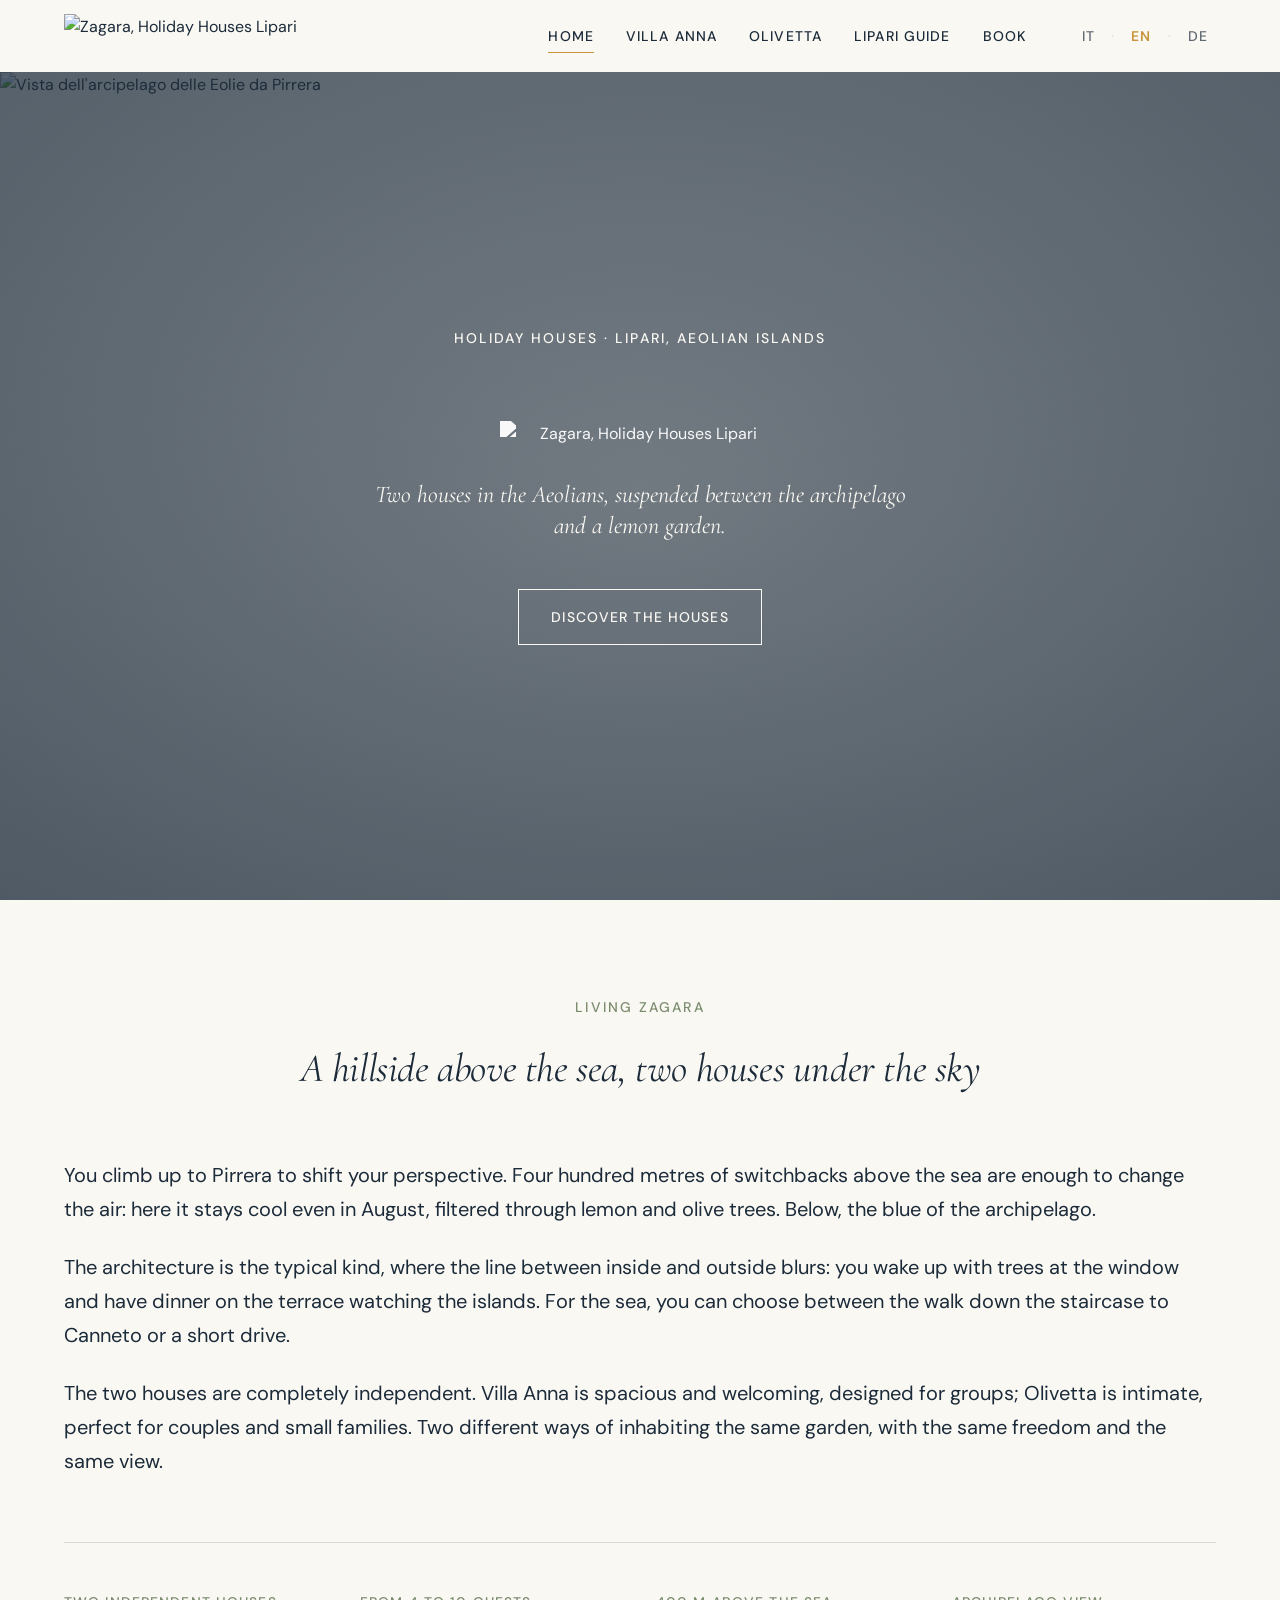
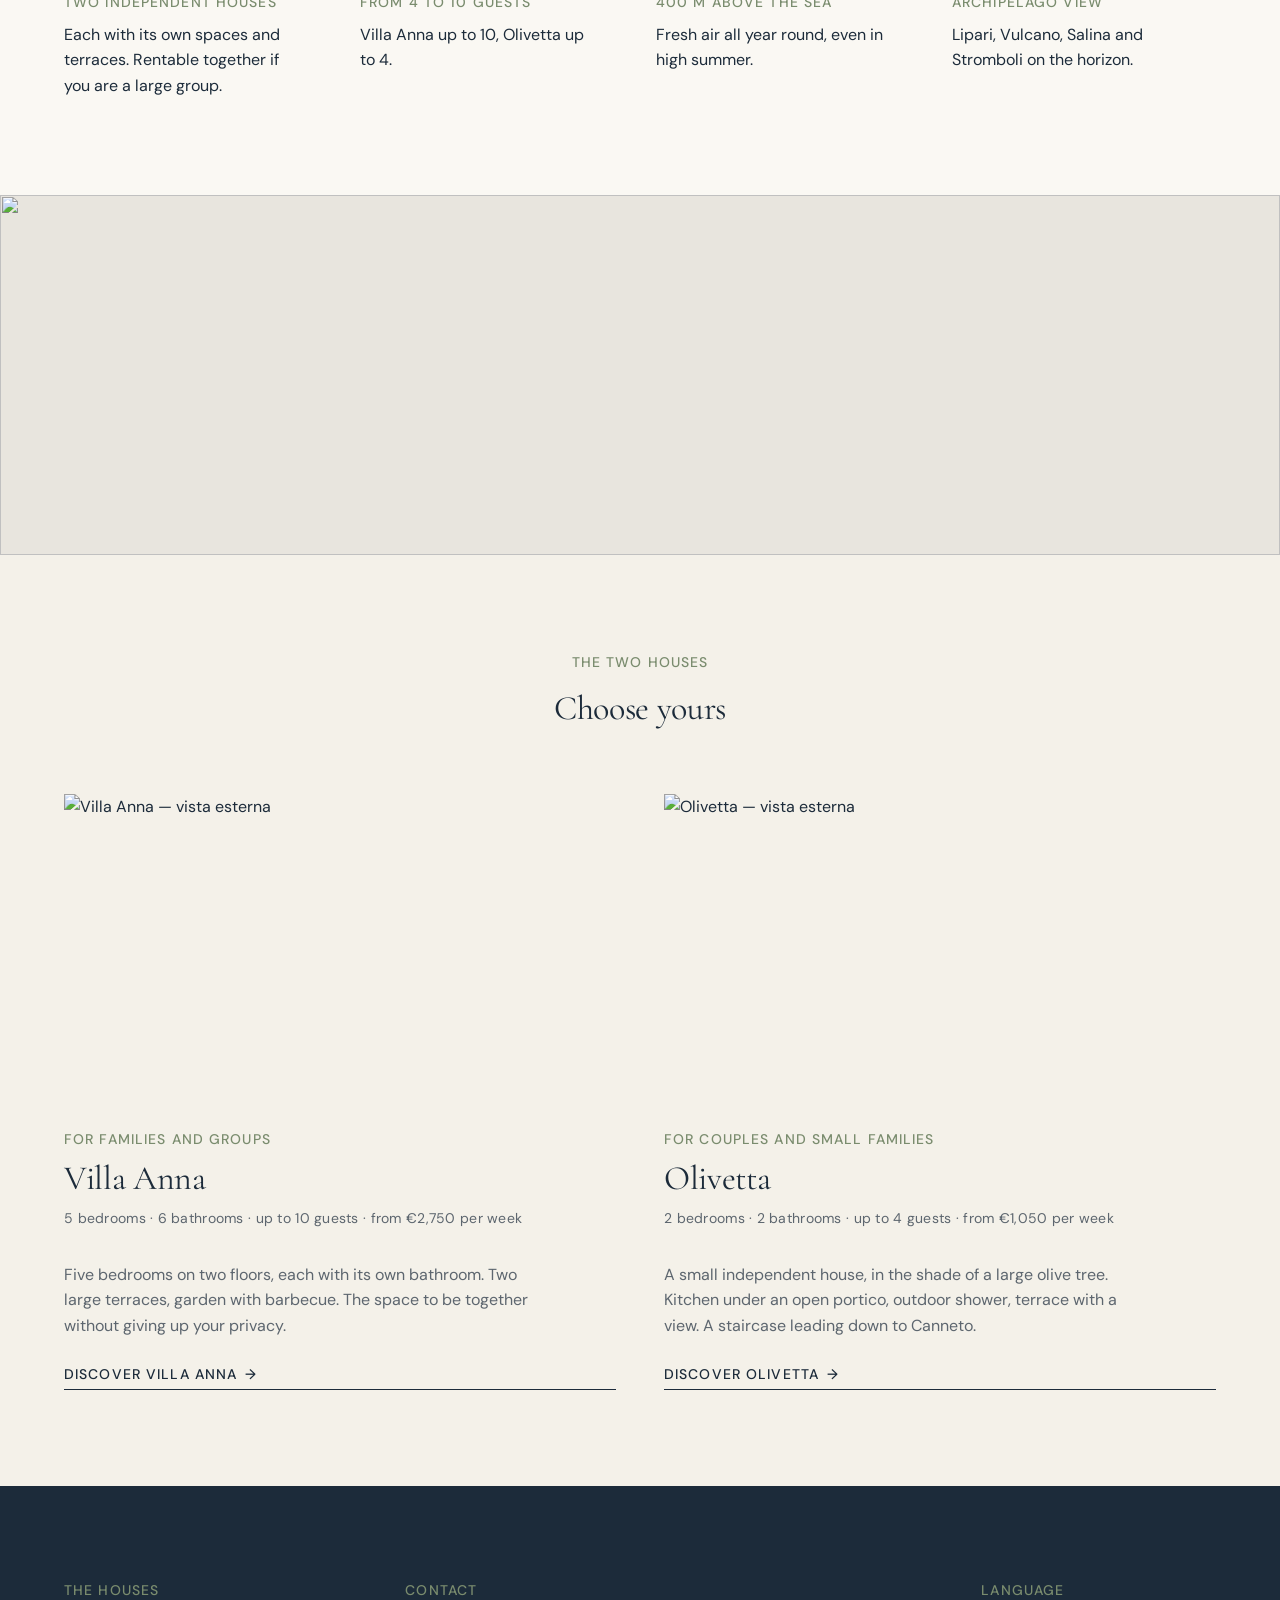
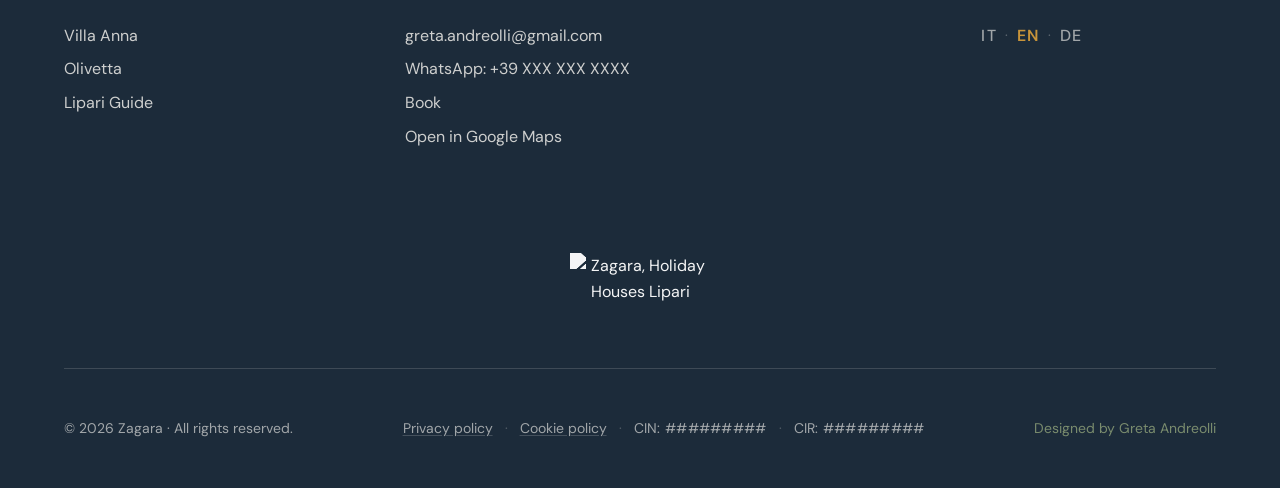
==== index.html @ 68ab2560 "Add files via upload" ====
<!DOCTYPE html>
<html lang="it" data-i18n-title="home.title" data-i18n-description="home.description">
<head>
  <meta charset="UTF-8">
  <meta name="viewport" content="width=device-width, initial-scale=1.0">
  <title>Zagara — Case Vacanza · Lipari, Isole Eolie</title>
  <meta name="description" content="Due case vacanza a Lipari, sulla strada per Pirrera. Villa Anna per famiglie e gruppi, Olivetta per coppie. Vista sull'arcipelago delle Eolie.">

  <!-- Favicon -->
  <link rel="icon" type="image/svg+xml" href="assets/svg/simbolo-logo.svg">

  <!-- Google Fonts -->
  <link rel="preconnect" href="https://fonts.googleapis.com">
  <link rel="preconnect" href="https://fonts.gstatic.com" crossorigin>
  <link href="https://fonts.googleapis.com/css2?family=Cormorant+Garamond:ital,wght@0,400;0,600;1,400&family=DM+Sans:wght@400;500;600;700&display=swap" rel="stylesheet">

  <!-- CSS (ordine: variables → reset → base → layout → components → page) -->
  <link rel="stylesheet" href="css/1-variables.css">
  <link rel="stylesheet" href="css/2-reset.css">
  <link rel="stylesheet" href="css/3-base.css">
  <link rel="stylesheet" href="css/4-layout.css">
  <link rel="stylesheet" href="css/5-components.css">
  <link rel="stylesheet" href="css/7-home.css">
</head>
<body>

  <!-- Header (caricato da template.js) -->
  <div id="site-header"></div>

  <main>

    <!-- ============================================================
         HERO
         Composizione: eyebrow → simbolo → logotipo → tagline → CTA
         ============================================================ -->
    <section class="home-hero">
      <div class="home-hero__bg">
        <img src="assets/jpg/anna/foto-hero.jpg"
             alt="Vista dell'arcipelago delle Eolie da Pirrera"
             class="home-hero__img">
      </div>

      <div class="container">
        <div class="home-hero__content">

          <span class="home-hero__eyebrow fade-in" data-i18n="home.heroEyebrow">
            Case vacanza · Lipari, Isole Eolie
          </span>

          <div class="home-hero__brand fade-in delay-1">
            <img src="assets/svg/simbolo-logo.svg"
                 alt=""
                 aria-hidden="true"
                 class="home-hero__symbol">
            <img src="assets/svg/ZAGARA.svg"
                 alt="Zagara"
                 data-i18n-alt="header.logoAlt"
                 class="home-hero__logotype">
          </div>

          <p class="home-hero__tagline fade-in delay-2" data-i18n="home.heroTagline">
            Due case sulle Eolie, sospese tra l'arcipelago e un giardino di limoni.
          </p>

          <a href="#properties" class="home-hero__cta fade-in delay-3" data-i18n="home.heroCta">
            <span>Scopri le case</span>
            <span class="home-hero__cta-arrow" aria-hidden="true">↓</span>
          </a>

        </div>
      </div>
    </section>

    <!-- ============================================================
         VIVERE ZAGARA
         Paragrafi narrativi + blocco pillar (4 fatti)
         ============================================================ -->
    <section class="home-intro">
      <div class="container">
        <div class="home-intro__inner">

          <span class="home-intro__eyebrow fade-in" data-i18n="home.introEyebrow">
            Vivere Zagara
          </span>
          <h2 class="home-intro__title fade-in delay-1" data-i18n="home.introTitle">
            Una collina sopra il mare, due case sotto il cielo
          </h2>

          <div class="home-intro__body">
            <p class="fade-in delay-2" data-i18n="home.introP1">
              A Pirrera si sale per cambiare prospettiva. Quattrocento metri di tornanti sopra il mare bastano a cambiare l'aria: qui è fresca anche in agosto, filtrata dai limoni e dagli ulivi. Sotto, il blu dell'arcipelago.
            </p>
            <p class="fade-in delay-2" data-i18n="home.introP2">
              L'architettura è quella tipica, dove il confine tra interno ed esterno sfuma: ci si sveglia con gli alberi alla finestra e si cena in terrazza guardando le isole. Per il mare, basta scegliere tra la passeggiata lungo la scalinata verso Canneto o un breve tragitto in auto.
            </p>
            <p class="fade-in delay-3" data-i18n="home.introP3">
              Le due case sono completamente autonome. Villa Anna è ampia e accogliente, pensata per i gruppi; Olivetta è intima, perfetta per coppie e piccole famiglie. Due modi diversi di abitare lo stesso giardino, con la stessa libertà e la stessa vista.
            </p>
          </div>

          <!-- Pillar block: 4 fatti -->
          <ul class="home-pillars fade-in delay-3">
            <li class="home-pillars__item">
              <span class="home-pillars__label" data-i18n="home.pillar1Label">
                Due case indipendenti
              </span>
              <span class="home-pillars__value" data-i18n="home.pillar1Value">
                Ognuna con i suoi spazi e le sue terrazze. Affittabili insieme se siete un gruppo grande.
              </span>
            </li>
            <li class="home-pillars__item">
              <span class="home-pillars__label" data-i18n="home.pillar2Label">
                Da 4 a 10 ospiti
              </span>
              <span class="home-pillars__value" data-i18n="home.pillar2Value">
                Villa Anna fino a 10, Olivetta fino a 4.
              </span>
            </li>
            <li class="home-pillars__item">
              <span class="home-pillars__label" data-i18n="home.pillar3Label">
                400 m sul mare
              </span>
              <span class="home-pillars__value" data-i18n="home.pillar3Value">
                Aria fresca tutto l'anno, anche in piena estate.
              </span>
            </li>
            <li class="home-pillars__item">
              <span class="home-pillars__label" data-i18n="home.pillar4Label">
                Vista arcipelago
              </span>
              <span class="home-pillars__value" data-i18n="home.pillar4Value">
                Lipari, Vulcano, Salina e Stromboli all'orizzonte.
              </span>
            </li>
          </ul>

        </div>
      </div>
    </section>

    <!-- ============================================================
         BANNER FOTO (full-bleed, vista da Pirrera)
         ============================================================ -->
    <section class="home-banner fade-in" aria-hidden="true">
      <img src="assets/png/foto-vista.png"
           alt=""
           class="home-banner__img">
    </section>

    <!-- ============================================================
         LE DUE CASE
         ============================================================ -->
    <section class="home-properties" id="properties">
      <div class="container">

        <div class="section-header section-header--center fade-in">
          <span class="section-header__eyebrow" data-i18n="home.propertiesEyebrow">Le due case</span>
          <h2 class="section-header__title" data-i18n="home.propertiesTitle">Scegli la tua</h2>
        </div>

        <div class="home-properties__grid">

          <!-- Card Villa Anna -->
          <a href="villa-anna.html" class="property-card fade-in">
            <div class="property-card__media">
              <div class="aspect-hero">
                <img src="assets/png/anna/foto-villa-anna-copertina.png"
                     alt="Villa Anna — vista esterna"
                     class="property-card__img">
              </div>
            </div>
            <span class="property-card__label" data-i18n="home.villaCardLabel">
              Per famiglie e gruppi
            </span>
            <h3 class="property-card__title" data-i18n="home.villaCardTitle">
              Villa Anna
            </h3>
            <p class="property-card__meta" data-i18n="home.villaCardMeta">
              5 camere · 6 bagni · fino a 10 ospiti · da €2.750 a settimana
            </p>
            <p class="property-card__desc" data-i18n="home.villaCardDesc">
              Cinque camere su due piani, ognuna con il suo bagno. Due grandi terrazze, giardino con barbecue. Lo spazio per stare insieme senza togliersi privacy a vicenda.
            </p>
            <span class="btn-ghost">
              <span data-i18n="home.villaCardCta">Scopri Villa Anna</span>
              <span class="btn-ghost__arrow" aria-hidden="true">→</span>
            </span>
          </a>

          <!-- Card Olivetta -->
          <a href="olivetta.html" class="property-card fade-in delay-2">
            <div class="property-card__media">
              <div class="aspect-hero">
                <img src="assets/jpg/olivetta/foto-olivetta-copertina.jpg"
                     alt="Olivetta — vista esterna"
                     class="property-card__img">
              </div>
            </div>
            <span class="property-card__label" data-i18n="home.olivettaCardLabel">
              Per coppie e piccole famiglie
            </span>
            <h3 class="property-card__title" data-i18n="home.olivettaCardTitle">
              Olivetta
            </h3>
            <p class="property-card__meta" data-i18n="home.olivettaCardMeta">
              2 camere · 2 bagni · fino a 4 ospiti · da €1.050 a settimana
            </p>
            <p class="property-card__desc" data-i18n="home.olivettaCardDesc">
              Una piccola casa indipendente, all'ombra di un grande ulivo. Cucina sotto portico aperto, doccia esterna, terrazza con vista. Scalinata che scende a Canneto.
            </p>
            <span class="btn-ghost">
              <span data-i18n="home.olivettaCardCta">Scopri Olivetta</span>
              <span class="btn-ghost__arrow" aria-hidden="true">→</span>
            </span>
          </a>

        </div>
      </div>
    </section>

  </main>

  <!-- Footer (caricato da template.js) -->
  <div id="site-footer"></div>

  <!-- JS -->
  <script src="js/template.js"></script>
  <script src="js/translation.js"></script>
</body>
</html>
---- css/1-variables.css ----
/* ==========================================================================
   1-variables.css
   Palette colori, tipografia, spacing e variabili globali del brand Zagara
   ========================================================================== */

:root {
  /* --- Palette colori (da brief) ----------------------------------------- */
 /* --- Palette colori (da brief) ----------------------------------------- */
  --color-bianco-calce: #FAF8F3;       /* Sfondo principale */
  --color-blu-notte: #1C2B3A;          /* Testi, header, elementi strutturali */
  --color-verde-salvia: #7A8C6E;       /* Accenti, bordi, dettagli botanici */
  --color-ocra-dorata: #C8943A;        /* CTA, highlights, accento caldo */
  --color-ocra-scura: #A87826;         /* Hover degli accenti ocra */

  /* Sfumature derivate (per placeholder, hover, sfondi alternativi) */
  --color-bianco-calce-soft: #F4F1E9;  /* Variante leggermente più scura per sezioni alterne */
  --color-placeholder: #E8E5DE;        /* Sfondo placeholder foto */
  --color-blu-notte-soft: rgba(28, 43, 58, 0.7);   /* Testi secondari */
  --color-blu-notte-faint: rgba(28, 43, 58, 0.15); /* Bordi sottili */
  --color-overlay: rgba(28, 43, 58, 0.4);          /* Overlay su immagini hero */

  /* --- Tipografia -------------------------------------------------------- */
  --font-display: 'Cormorant Garamond', Georgia, 'Times New Roman', serif;
  --font-body: 'DM Sans', -apple-system, BlinkMacSystemFont, 'Segoe UI', sans-serif;

  /* Scala tipografica desktop (Minor Third 1.200) */
  --fs-h1: 40px;
  --fs-h2: 34px;
  --fs-h3: 28px;
  --fs-h4: 24px;
  --fs-h5: 20px;
  --fs-body: 16px;
  --fs-small: 14px;

  /* Pesi */
  --fw-regular: 400;
  --fw-medium: 500;
  --fw-semibold: 600;
  --fw-bold: 700;

  /* Line height */
  --lh-display: 1.2;
  --lh-body: 1.6;
  --lh-tight: 1.3;

  /* Letter spacing */
  --ls-display: -0.01em;
  --ls-label: 0.08em;       /* Per label uppercase */
  --ls-label-wide: 0.15em;  /* Per label "tipografiche" molto spaziate */

  /* --- Spacing (scala basata su 8px) ------------------------------------ */
  --space-3xs: 4px;
  --space-2xs: 8px;
  --space-xs: 12px;
  --space-sm: 16px;
  --space-md: 24px;
  --space-lg: 32px;
  --space-xl: 48px;
  --space-2xl: 64px;
  --space-3xl: 96px;
  --space-4xl: 128px;

  /* --- Layout ----------------------------------------------------------- */
  --container-max: 1200px;
  --container-narrow: 760px;       /* Per blocchi di testo lungo (descrizioni, guida) */
  --container-padding: 24px;

  /* --- Bordi & Radius --------------------------------------------------- */
  --border-thin: 1px solid var(--color-blu-notte-faint);
  --radius-none: 0;
  --radius-sm: 2px;
  --radius-circle: 50%;

  /* --- Transizioni ------------------------------------------------------ */
  --ease-out: cubic-bezier(0.22, 0.61, 0.36, 1);
  --ease-in-out: cubic-bezier(0.65, 0, 0.35, 1);
  --transition-fast: 200ms var(--ease-out);
  --transition-medium: 400ms var(--ease-out);
  --transition-slow: 800ms var(--ease-out);

  /* --- Z-index ---------------------------------------------------------- */
  --z-header: 100;
  --z-mobile-menu: 200;
  --z-floating-cta: 90;

  /* --- Header height (per offset scroll) -------------------------------- */
  --header-height: 72px;
}

/* --- Scala tipografica mobile -------------------------------------------- */
@media (max-width: 768px) {
  :root {
    --fs-h1: 28px;
    --fs-h2: 24px;
    --fs-h3: 20px;
    --fs-h4: 18px;
    --fs-h5: 16px;
    --container-padding: 20px;
    --header-height: 64px;
  }
}
---- css/3-base.css ----
/* ==========================================================================
   3-base.css
   Stili base sugli elementi HTML grezzi (tipografia, body, link)
   ========================================================================== */

body {
  font-family: var(--font-body);
  font-size: var(--fs-body);
  font-weight: var(--fw-regular);
  line-height: var(--lh-body);
  color: var(--color-blu-notte);
  background-color: var(--color-bianco-calce);
}

/* --- Titoli: Cormorant Garamond Regular (mai bold sui titoli) ----------- */
h1, h2, h3, h4, h5 {
  font-family: var(--font-display);
  font-weight: var(--fw-regular);
  line-height: var(--lh-display);
  letter-spacing: var(--ls-display);
  color: var(--color-blu-notte);
}

h1 { font-size: var(--fs-h1); }
h2 { font-size: var(--fs-h2); }
h3 { font-size: var(--fs-h3); }
h4 { font-size: var(--fs-h4); }
h5 { font-size: var(--fs-h5); }

/* Italico per sottotitoli evocativi (es. tagline) */
.text-italic {
  font-style: italic;
}

/* --- Paragrafi --------------------------------------------------------- */
p {
  font-family: var(--font-body);
  font-size: var(--fs-body);
  line-height: var(--lh-body);
}

p + p {
  margin-top: var(--space-sm);
}

/* --- Link inline ------------------------------------------------------- */
a {
  color: var(--color-blu-notte);
  transition: color var(--transition-fast);
}

a:hover {
  color: var(--color-ocra-dorata);
}

/* Link con sottolineatura discreta (per testi inline nei contenuti) */
.link-underline {
  border-bottom: 1px solid currentColor;
  padding-bottom: 1px;
}

/* --- Label tipografica (uppercase, spaced) ----------------------------- */
.label {
  font-family: var(--font-body);
  font-size: var(--fs-small);
  font-weight: var(--fw-medium);
  text-transform: uppercase;
  letter-spacing: var(--ls-label);
  color: var(--color-verde-salvia);
}

.label-wide {
  letter-spacing: var(--ls-label-wide);
}

/* --- Strong & emphasis -------------------------------------------------- */
strong, b {
  font-weight: var(--fw-semibold);
}

em, i {
  font-style: italic;
}

/* --- Selezione testo ---------------------------------------------------- */
::selection {
  background-color: var(--color-ocra-dorata);
  color: var(--color-bianco-calce);
}

/* --- Hr orizzontali decorativi ----------------------------------------- */
hr {
  border: none;
  border-top: 1px solid var(--color-blu-notte-faint);
  margin: var(--space-2xl) 0;
}

/* --- Immagini ---------------------------------------------------------- */
img {
  display: block;
}

/* --- Liste (per FAQ, facilities, ecc.) -------------------------------- */
.list-clean li + li {
  margin-top: var(--space-2xs);
}
---- css/4-layout.css ----
/* ==========================================================================
   4-layout.css
   Container, sezioni, struttura generale, header e footer
   ========================================================================== */

/* --- Container --------------------------------------------------------- */
.container {
  width: 100%;
  max-width: var(--container-max);
  margin: 0 auto;
  padding-inline: var(--container-padding);
}

.container-narrow {
  width: 100%;
  max-width: var(--container-narrow);
  margin: 0 auto;
  padding-inline: var(--container-padding);
}

/* --- Sezioni ----------------------------------------------------------- */
.section {
  padding-block: var(--space-3xl);
}

.section-sm {
  padding-block: var(--space-2xl);
}

.section-lg {
  padding-block: var(--space-4xl);
}

.section-alt {
  background-color: var(--color-bianco-calce-soft);
}

@media (max-width: 768px) {
  .section {
    padding-block: var(--space-2xl);
  }
  .section-lg {
    padding-block: var(--space-3xl);
  }
}

/* --- Main: offset per header fixed ------------------------------------ */
main {
  padding-top: var(--header-height);
}

/* ==========================================================================
   HEADER
   ========================================================================== */

.site-header {
  position: fixed;
  top: 0;
  left: 0;
  right: 0;
  height: var(--header-height);
  background-color: var(--color-bianco-calce);
  border-bottom: 1px solid transparent;
  z-index: var(--z-header);
  transition: border-color var(--transition-medium),
              background-color var(--transition-medium);
}

.site-header.is-scrolled {
  border-bottom-color: var(--color-blu-notte-faint);
}

.site-header__inner {
  height: 100%;
  display: flex;
  align-items: center;
  justify-content: space-between;
  gap: var(--space-md);
}

/* Logo nell'header */
.site-header__logo {
  display: flex;
  align-items: center;
  height: 100%;
}

.site-header__logo svg,
.site-header__logo img {
  height: 44px;
  width: auto;
}

@media (max-width: 768px) {
  .site-header__logo svg,
  .site-header__logo img {
    height: 38px;
  }
}

/* Navigazione desktop
   La <nav> ora    FUORI dall'<header> (per risolvere il bug
   dello stacking context del drawer mobile). Su desktop la rendo
   posizionata fixed sulla stessa riga dell'header, larga come
   il container, con voci allineate a destra.
   pointer-events:none sul wrapper trasparente per non bloccare
   click sul logo che sta sotto, e pointer-events:auto sulle
   voci e sul lang switcher per renderle cliccabili. */
.site-nav {
  position: fixed;
  top: 0;
  left: 0;
  right: 0;
  height: var(--header-height);
  display: flex;
  align-items: center;
  justify-content: flex-end;
  gap: var(--space-xl);
  padding-inline: var(--container-padding);
  max-width: var(--container-max);
  margin: 0 auto;
  z-index: calc(var(--z-header) + 1);
  pointer-events: none;
}

.site-nav > * {
  pointer-events: auto;
}

.site-nav__list {
  display: flex;
  align-items: center;
  gap: var(--space-lg);
}

.site-nav__link {
  font-family: var(--font-body);
  font-size: var(--fs-small);
  font-weight: var(--fw-medium);
  text-transform: uppercase;
  letter-spacing: var(--ls-label);
  color: var(--color-blu-notte);
  position: relative;
  padding-block: var(--space-2xs);
  transition: color var(--transition-fast);
}

.site-nav__link::after {
  content: "";
  position: absolute;
  left: 0;
  bottom: 0;
  width: 0;
  height: 1px;
  background-color: var(--color-ocra-dorata);
  transition: width var(--transition-medium);
}

.site-nav__link:hover,
.site-nav__link.is-active {
  color: var(--color-blu-notte);
}

.site-nav__link:hover::after,
.site-nav__link.is-active::after {
  width: 100%;
}

/* Lang switcher */
.lang-switcher {
  display: flex;
  align-items: center;
  gap: var(--space-2xs);
  font-family: var(--font-body);
  font-size: var(--fs-small);
  letter-spacing: var(--ls-label);
}

.lang-switcher__btn {
  font-family: var(--font-body);
  font-size: var(--fs-small);
  font-weight: var(--fw-medium);
  text-transform: uppercase;
  letter-spacing: var(--ls-label);
  color: var(--color-blu-notte-soft);
  padding: var(--space-3xs) var(--space-2xs);
  transition: color var(--transition-fast);
}

.lang-switcher__btn:hover {
  color: var(--color-blu-notte);
}

.lang-switcher__btn.is-active {
  color: var(--color-ocra-dorata);
  font-weight: var(--fw-semibold);
}

.lang-switcher__sep {
  color: var(--color-blu-notte-faint);
}

/* --- Hamburger (solo mobile) ------------------------------------------- */
.hamburger {
  display: none;
  width: 44px;
  height: 44px;
  align-items: center;
  justify-content: center;
  position: relative;
  z-index: calc(var(--z-mobile-menu) + 1);
}

.hamburger__lines {
  position: relative;
  width: 24px;
  height: 14px;
}

.hamburger__lines span {
  position: absolute;
  left: 0;
  width: 100%;
  height: 1px;
  background-color: var(--color-blu-notte);
  transition: transform var(--transition-medium),
              opacity var(--transition-fast),
              top var(--transition-medium);
}

.hamburger__lines span:nth-child(1) { top: 0; }
.hamburger__lines span:nth-child(2) { top: 50%; }
.hamburger__lines span:nth-child(3) { top: 100%; }

.hamburger.is-open .hamburger__lines span:nth-child(1) {
  top: 50%;
  transform: rotate(45deg);
}

.hamburger.is-open .hamburger__lines span:nth-child(2) {
  opacity: 0;
}

.hamburger.is-open .hamburger__lines span:nth-child(3) {
  top: 50%;
  transform: rotate(-45deg);
}

/* --- Mobile menu drawer ------------------------------------------------ */
@media (max-width: 900px) {
  .hamburger {
    display: flex;
  }

  .site-nav {
    position: fixed;
    top: 0;
    right: 0;
    bottom: 0;
    left: auto;
    width: 100%;
    max-width: 380px;
    height: 100%;
    margin: 0;
    padding-inline: 0;
    pointer-events: auto;
    background-color: var(--color-bianco-calce);
    border-left: 1px solid var(--color-blu-notte-faint);
    flex-direction: column;
    align-items: flex-start;
    justify-content: flex-start;
    gap: var(--space-xl);
    padding: calc(var(--header-height) + var(--space-xl)) var(--space-xl) var(--space-xl);
    transform: translateX(100%);
    transition: transform var(--transition-medium);
    z-index: 1000;
    overflow-y: auto;
  }

  .site-nav.is-open {
    transform: translateX(0);
  }

  .site-nav__list {
    flex-direction: column;
    align-items: flex-start;
    gap: var(--space-md);
    width: 100%;
  }

  .site-nav__link {
    font-family: var(--font-display);
    font-size: var(--fs-h3);
    font-weight: var(--fw-regular);
    text-transform: none;
    letter-spacing: 0;
  }

  .site-nav__link::after {
    display: none;
  }

  .lang-switcher {
    padding-top: var(--space-md);
    border-top: 1px solid var(--color-blu-notte-faint);
    width: 100%;
  }
}

/* Body lock quando menu mobile aperto */
body.is-menu-open {
  overflow: hidden;
}

/* Backdrop quando menu mobile aperto */
.menu-backdrop {
  display: none;
  position: fixed;
  inset: 0;
  background-color: var(--color-overlay);
  z-index: 900;
  opacity: 0;
  transition: opacity var(--transition-medium);
}

@media (max-width: 900px) {
  body.is-menu-open .menu-backdrop {
    display: block;
    opacity: 1;
  }
}

/* ==========================================================================
   FOOTER — versione aggiornata
   ==========================================================================

   Cosa è cambiato rispetto a prima:
   - .site-footer__tagline RIMOSSO (era ridondante con l'hero della home)
   - .site-footer__top: 4 colonne ridistribuite con larghezze nuove
   - .site-footer__bottom: 3 gruppi (copyright | legale | credit)
   - .site-footer__legal: nuovo, raccoglie privacy + cookie + CIN + CIR
   - Tutto in flex con flex-wrap per gestire elegantemente il mobile

   ========================================================================== */

.site-footer {
  background-color: var(--color-blu-notte);
  color: var(--color-bianco-calce);
  padding-block: var(--space-3xl) var(--space-xl);
}

/* --- Top: due tier verticali --------------------------------------------
   Struttura:
   1. Tier info: 3 colonne (Le case | Contatti | Lingua), equidistribuite
   2. Tier brand: simbolo + logotipo centrati come firma del footer
   I due tier sono separati da uno spazio respiro e da una linea sottile.
   ------------------------------------------------------------------------ */
.site-footer__top {
  display: flex;
  flex-direction: column;
  gap: var(--space-2xl);
  padding-bottom: var(--space-2xl);
  border-bottom: 1px solid rgba(250, 248, 243, 0.15);
}

/* Tier 1: tre colonne di info proporzionate al peso del contenuto
   - "Le case": 3 link brevi
   - "Contatti": 4 link tra cui l'email che è il pi  lungo
   - "Lingua": solo IT · EN · DE, molto compatto
   Le proporzioni 1 / 1.8 / 0.8 bilanciano otticamente le tre colonne. */
.site-footer__info {
  display: grid;
  grid-template-columns: 1fr 1.8fr 0.8fr;
  gap: var(--space-xl);
}

@media (max-width: 768px) {
  .site-footer__info {
    grid-template-columns: 1fr;
    gap: var(--space-xl);
    text-align: center;
  }
  /* Il lang switcher (IT · EN · DE)    un flex container,
     quindi text-align non lo influenza: lo centriamo esplicitamente */
  .site-footer__lang {
    justify-content: center;
  }
}

/* --- Colonna Brand -----------------------------------------------------
   Simbolo + logotipo "ZAGARA" impilati e centrati nella loro colonna.
   Stessa composizione dell'hero della home (in scala ridotta) per
   creare una rima visiva tra apertura e chiusura del sito.

   Il logotipo SVG nel file ZAGARA.svg ha i colori originali; lo portiamo
   in bianco-calce con `filter` per essere leggibile sul fondo blu notte
   del footer (stessa tecnica usata nell'hero).
   ----------------------------------------------------------------------- */
/* --- Tier 2: Brand come firma del footer ---------------------------------
   Simbolo + logotipo impilati e centrati. Funge da sigillo di chiusura
   dell'identità, prima del bottom legale.
   ------------------------------------------------------------------------ */
.site-footer__brand {
  display: flex;
  flex-direction: column;
  align-items: center;
  gap: var(--space-sm);
  text-align: center;
  padding-top: var(--space-md);
}

.site-footer__symbol {
  width: 72px;
  height: auto;
}

.site-footer__logotype {
  width: 140px;
  height: auto;
  /* Bianco-calce per essere leggibile sul blu notte del footer */
  filter: brightness(0) invert(1) opacity(0.95);
}

/* --- Titoli colonne ---------------------------------------------------- */
.site-footer__col-title {
  font-family: var(--font-body);
  font-size: var(--fs-small);
  font-weight: var(--fw-medium);
  text-transform: uppercase;
  letter-spacing: var(--ls-label);
  color: var(--color-verde-salvia);
  margin-bottom: var(--space-md);
}

/* --- Liste link -------------------------------------------------------- */
.site-footer__list li + li {
  margin-top: var(--space-2xs);
}

.site-footer__list a {
  color: var(--color-bianco-calce);
  opacity: 0.8;
  transition: opacity var(--transition-fast), color var(--transition-fast);
  font-size: var(--fs-body);
}

.site-footer__list a:hover {
  opacity: 1;
  color: var(--color-ocra-dorata);
}

/* --- Lang switcher ----------------------------------------------------- */
.site-footer__lang {
  display: flex;
  align-items: center;
  gap: var(--space-2xs);
}

.site-footer__lang .lang-switcher__btn {
  color: var(--color-bianco-calce);
  opacity: 0.6;
  background: none;
  border: none;
  padding: 0;
  cursor: pointer;
  font-family: var(--font-body);
  font-size: var(--fs-body);
  transition: opacity var(--transition-fast), color var(--transition-fast);
}

.site-footer__lang .lang-switcher__btn:hover {
  opacity: 1;
}

.site-footer__lang .lang-switcher__btn.is-active {
  color: var(--color-ocra-dorata);
  opacity: 1;
}

.site-footer__lang .lang-switcher__sep {
  color: var(--color-bianco-calce);
  opacity: 0.3;
}

/* ==========================================================================
   BOTTOM: copyright | legale (policy + CIN/CIR) | credit
   Layout: flex con justify-content: space-between e flex-wrap.
   Su desktop sta in una riga sola se c'è spazio; quando va a capo,
   ogni gruppo resta unito.
   ========================================================================== */

.site-footer__bottom {
  margin-top: var(--space-xl);
  display: flex;
  justify-content: space-between;
  align-items: center;
  flex-wrap: wrap;
  gap: var(--space-md) var(--space-xl);
}

/* Mobile: tutto impilato a sinistra */
@media (max-width: 900px) {
  .site-footer__bottom {
    flex-direction: column;
    align-items: flex-start;
    gap: var(--space-md);
  }
}

/* --- Gruppo 1: copyright ----------------------------------------------- */
.site-footer__copyright {
  font-size: var(--fs-small);
  color: var(--color-bianco-calce);
  opacity: 0.6;
  margin: 0;
}

/* --- Gruppo 2: legale (policy + CIN/CIR sulla stessa riga) ------------- */
.site-footer__legal {
  font-size: var(--fs-small);
  color: var(--color-bianco-calce);
  opacity: 0.6;
  margin: 0;
  display: flex;
  flex-wrap: wrap;
  align-items: center;
  gap: var(--space-2xs) var(--space-xs);
}

.site-footer__legal a {
  color: var(--color-bianco-calce);
  text-decoration: underline;
  text-underline-offset: 2px;
  text-decoration-color: rgba(250, 248, 243, 0.3);
  transition: color var(--transition-fast),
              text-decoration-color var(--transition-fast);
}

.site-footer__legal a:hover {
  color: var(--color-ocra-dorata);
  text-decoration-color: var(--color-ocra-dorata);
}

.site-footer__legal-sep {
  opacity: 0.4;
}

.site-footer__legal-code {
  /* I codici CIN/CIR sono dati ufficiali, non link.
     Letter-spacing leggero per leggibilità dei numeri */
  letter-spacing: 0.02em;
  font-variant-numeric: tabular-nums;
}

/* --- Gruppo 3: credit -------------------------------------------------- */
.site-footer__credit {
  font-size: var(--fs-small);
  color: var(--color-verde-salvia);
  margin: 0;
}

.site-footer__credit a {
  color: var(--color-verde-salvia);
  border-bottom: 1px solid transparent;
  transition: border-color var(--transition-fast);
}

.site-footer__credit a:hover {
  border-bottom-color: var(--color-verde-salvia);
}
---- css/5-components.css ----
/* ==========================================================================
   5-components.css
   Componenti riutilizzabili: bottoni, card, accordion, placeholder, etc.
   ========================================================================== */

/* ==========================================================================
   BOTTONI / CTA
   ========================================================================== */

.btn {
  display: inline-flex;
  align-items: center;
  justify-content: center;
  gap: var(--space-2xs);
  font-family: var(--font-body);
  font-size: var(--fs-small);
  font-weight: var(--fw-medium);
  text-transform: uppercase;
  letter-spacing: var(--ls-label);
  padding: var(--space-sm) var(--space-lg);
  border: 1px solid currentColor;
  background-color: transparent;
  color: var(--color-blu-notte);
  cursor: pointer;
  transition: background-color var(--transition-medium),
              border-color var(--transition-medium),
              color var(--transition-medium);
  text-decoration: none;
  white-space: nowrap;
}

.btn:hover {
  background-color: var(--color-blu-notte);
  color: var(--color-bianco-calce);
}

.btn--primary {
  background-color: var(--color-ocra-dorata);
  border-color: var(--color-ocra-dorata);
  color: var(--color-bianco-calce);
  border-width: 2px;
}

.btn--primary:hover {
  background-color: var(--color-ocra-scura);
  border-color: var(--color-ocra-scura);
  color: var(--color-bianco-calce);
  border-width: 2px;
}

.btn--dark {
  background-color: var(--color-bianco-calce);
  border-color: var(--color-ocra-dorata);
  color: var(--color-ocra-dorata);
  border-width: 2px;
}

.btn--dark:hover {
  background-color: var(--color-bianco-calce);
  border-color: var(--color-ocra-scura);
  color: var(--color-ocra-scura);
  border-width: 2px;
}

/* Variante LIGHT (su sfondo scuro / hero, qualora servisse riusarla)
   Mantenuta per retrocompatibilità con eventuali altri usi */
.btn--light {
  border-color: var(--color-bianco-calce);
  color: var(--color-bianco-calce);
}

.btn--light:hover {
  background-color: var(--color-bianco-calce);
  color: var(--color-blu-notte);
}

/* Variante "ghost" — solo testo con freccia */
.btn-ghost {
  display: inline-flex;
  align-items: center;
  gap: var(--space-2xs);
  font-family: var(--font-body);
  font-size: var(--fs-small);
  font-weight: var(--fw-medium);
  text-transform: uppercase;
  letter-spacing: var(--ls-label);
  color: var(--color-blu-notte);
  padding-bottom: var(--space-3xs);
  border-bottom: 1px solid var(--color-blu-notte);
  transition: color var(--transition-fast),
              border-color var(--transition-fast),
              gap var(--transition-fast);
}

.btn-ghost:hover {
  color: var(--color-ocra-dorata);
  border-bottom-color: var(--color-ocra-dorata);
  gap: var(--space-sm);
}

.property-card:hover .btn-ghost {
  color: var(--color-ocra-dorata);
  border-bottom-color: var(--color-ocra-dorata);
  gap: var(--space-sm);
}

.property-card:hover .btn-ghost__arrow {
  transform: translateX(4px);
}

.btn-ghost__arrow {
  display: inline-block;
  transition: transform var(--transition-fast);
}

.btn-ghost:hover .btn-ghost__arrow {
  transform: translateX(4px);
}

/* ==========================================================================
   PLACEHOLDER FOTO
   ========================================================================== */

.photo-placeholder {
  position: relative;
  width: 100%;
  background-color: var(--color-placeholder);
  display: flex;
  align-items: center;
  justify-content: center;
  overflow: hidden;
  border: 1px solid var(--color-blu-notte-faint);
}

.photo-placeholder::before {
  content: "";
  position: absolute;
  inset: 0;
  background-image:
    repeating-linear-gradient(
      45deg,
      transparent,
      transparent 14px,
      rgba(122, 140, 110, 0.08) 14px,
      rgba(122, 140, 110, 0.08) 15px
    );
  pointer-events: none;
}

.photo-placeholder__label {
  position: relative;
  font-family: var(--font-body);
  font-size: var(--fs-small);
  font-weight: var(--fw-medium);
  text-transform: uppercase;
  letter-spacing: var(--ls-label);
  color: var(--color-verde-salvia);
  text-align: center;
  padding: var(--space-md);
  background-color: var(--color-placeholder);
  border: 1px solid rgba(122, 140, 110, 0.3);
  max-width: 80%;
}

/* Aspect ratios per i placeholder */
.aspect-hero {
  aspect-ratio: 16 / 9;
}

.aspect-hero-tall {
  aspect-ratio: 3 / 2;
}

.aspect-square {
  aspect-ratio: 1 / 1;
}

.aspect-portrait {
  aspect-ratio: 3 / 4;
}

.aspect-landscape {
  aspect-ratio: 4 / 3;
}

@media (max-width: 768px) {
  .aspect-hero {
    aspect-ratio: 4 / 5;
  }
}

/* ==========================================================================
   CARD PROPRIETÀ (home)
   ========================================================================== */

.property-card {
  display: flex;
  flex-direction: column;
  background-color: transparent;
  transition: transform var(--transition-medium);
}

.property-card__media {
  margin-bottom: var(--space-md);
  overflow: hidden;
}

.property-card__media .property-card__img {
  transition: transform var(--transition-slow);
}

.property-card:hover .property-card__img {
  transform: scale(1.02);
}

.property-card__label {
  font-family: var(--font-body);
  font-size: var(--fs-small);
  font-weight: var(--fw-medium);
  text-transform: uppercase;
  letter-spacing: var(--ls-label);
  color: var(--color-verde-salvia);
  margin-bottom: var(--space-2xs);
}

.property-card__title {
  font-family: var(--font-display);
  font-size: var(--fs-h2);
  margin-bottom: var(--space-2xs);
}

.property-card__meta {
  font-family: var(--font-body);
  font-size: var(--fs-small);
  font-weight: var(--fw-regular);
  color: var(--color-blu-notte-soft);
  margin-bottom: var(--space-sm);
  letter-spacing: 0.02em;
  transition: color var(--transition-fast);
}

.property-card__desc {
  margin-bottom: var(--space-md);
  color: var(--color-blu-notte-soft);
  max-width: 480px;
  white-space: pre-line;
}
/* ==========================================================================
   ACCORDION (FAQ)
   ========================================================================== */

.accordion {
  border-top: 1px solid var(--color-blu-notte-faint);
}

.accordion__item {
  border-bottom: 1px solid var(--color-blu-notte-faint);
}

.accordion__trigger {
  width: 100%;
  display: flex;
  align-items: center;
  justify-content: space-between;
  gap: var(--space-md);
  padding: var(--space-md) 0;
  font-family: var(--font-display);
  font-size: var(--fs-h5);
  font-weight: var(--fw-regular);
  color: var(--color-blu-notte);
  text-align: left;
  cursor: pointer;
  transition: color var(--transition-fast);
}

.accordion__trigger:hover {
  color: var(--color-ocra-dorata);
}

.accordion__icon {
  flex-shrink: 0;
  width: 16px;
  height: 16px;
  position: relative;
}

.accordion__icon::before,
.accordion__icon::after {
  content: "";
  position: absolute;
  background-color: currentColor;
  transition: transform var(--transition-medium);
}

.accordion__icon::before {
  top: 50%;
  left: 0;
  width: 100%;
  height: 1px;
  transform: translateY(-50%);
}

.accordion__icon::after {
  left: 50%;
  top: 0;
  width: 1px;
  height: 100%;
  transform: translateX(-50%);
}

.accordion__item.is-open .accordion__icon::after {
  transform: translateX(-50%) rotate(90deg);
}

.accordion__content {
  max-height: 0;
  overflow: hidden;
  transition: max-height var(--transition-medium);
}

.accordion__inner {
  padding-bottom: var(--space-lg);
  color: var(--color-blu-notte-soft);
  max-width: var(--container-narrow);
}

.accordion__inner p + p {
  margin-top: var(--space-sm);
}

/* Link CTA inline dentro una FAQ (es. "Apri in Google Maps"):
   spaziato dal paragrafo precedente, sottolineato in ocra dorata
   per essere riconoscibile come azione. */
.accordion__cta {
  margin-top: var(--space-md);
}

.accordion__cta a {
  color: var(--color-ocra-dorata);
  text-decoration: underline;
  text-underline-offset: 3px;
  font-weight: var(--fw-medium);
}

.accordion__cta a:hover {
  text-decoration-thickness: 2px;
}

/* ==========================================================================
   FLOATING WHATSAPP (mobile)
   ========================================================================== */

.whatsapp-float {
  display: none;
  position: fixed;
  bottom: var(--space-md);
  right: var(--space-md);
  width: 56px;
  height: 56px;
  border-radius: 50%;
  background-color: #25D366;
  color: var(--color-bianco-calce);
  align-items: center;
  justify-content: center;
  box-shadow: 0 4px 16px rgba(28, 43, 58, 0.2);
  z-index: var(--z-floating-cta);
  transition: transform var(--transition-fast),
              box-shadow var(--transition-fast);
}

.whatsapp-float:hover {
  transform: scale(1.05);
  box-shadow: 0 6px 20px rgba(28, 43, 58, 0.25);
  color: var(--color-bianco-calce);
}

.whatsapp-float svg {
  width: 28px;
  height: 28px;
}

@media (max-width: 900px) {
  .whatsapp-float {
    display: flex;
  }
}

/* ==========================================================================
   FADE-IN AL SCROLL (micro-animazione)
   ========================================================================== */

.fade-in {
  opacity: 0;
  transform: translateY(20px);
  transition: opacity 800ms var(--ease-out),
              transform 800ms var(--ease-out);
}

.fade-in.is-visible {
  opacity: 1;
  transform: translateY(0);
}

/* Stagger per gruppi */
.fade-in.delay-1 { transition-delay: 100ms; }
.fade-in.delay-2 { transition-delay: 200ms; }
.fade-in.delay-3 { transition-delay: 300ms; }
.fade-in.delay-4 { transition-delay: 400ms; }

@media (prefers-reduced-motion: reduce) {
  .fade-in {
    opacity: 1;
    transform: none;
    transition: none;
  }
}

/* ==========================================================================
   GALLERY GRID
   ========================================================================== */

.gallery-grid {
  display: grid;
  grid-template-columns: repeat(2, 1fr);
  gap: var(--space-md);
}

.gallery-grid--3 {
  grid-template-columns: repeat(3, 1fr);
}

@media (max-width: 768px) {
  .gallery-grid,
  .gallery-grid--3 {
    grid-template-columns: 1fr;
    gap: var(--space-sm);
  }
}

/* ==========================================================================
   SECTION HEADER (eyebrow + titolo + sottotitolo)
   ========================================================================== */

.section-header {
  margin-bottom: var(--space-2xl);
  max-width: var(--container-narrow);
}

.section-header--center {
  margin-inline: auto;
  text-align: center;
}

.section-header__eyebrow {
  font-family: var(--font-body);
  font-size: var(--fs-small);
  font-weight: var(--fw-medium);
  text-transform: uppercase;
  letter-spacing: var(--ls-label);
  color: var(--color-verde-salvia);
  margin-bottom: var(--space-sm);
  display: block;
}

.section-header__title {
  margin-bottom: var(--space-sm);
}

.section-header__subtitle {
  font-family: var(--font-display);
  font-size: var(--fs-h4);
  font-style: italic;
  color: var(--color-blu-notte-soft);
}

/* ==========================================================================
   BLOCKQUOTE / PULL QUOTE (per descrizioni evocative)
   ========================================================================== */

.pull-quote {
  font-family: var(--font-display);
  font-size: var(--fs-h3);
  font-style: italic;
  line-height: var(--lh-tight);
  color: var(--color-blu-notte);
  max-width: var(--container-narrow);
  padding-left: var(--space-md);
  border-left: 1px solid var(--color-ocra-dorata);
}

/* ==========================================================================
   FACILITY LIST (per camere/bagni/incluso)
   ========================================================================== */

.facility-list {
  display: grid;
  gap: var(--space-md);
}

.facility-list__item {
  padding-bottom: var(--space-md);
  border-bottom: 1px solid var(--color-blu-notte-faint);
}

.facility-list__item:last-child {
  border-bottom: none;
  padding-bottom: 0;
}

.facility-list__label {
  font-family: var(--font-body);
  font-size: var(--fs-small);
  font-weight: var(--fw-medium);
  text-transform: uppercase;
  letter-spacing: var(--ls-label);
  color: var(--color-verde-salvia);
  margin-bottom: var(--space-2xs);
}

.facility-list__value {
  font-size: var(--fs-body);
  color: var(--color-blu-notte);
}

/* ==========================================================================
   PRICE TABLE
   ========================================================================== */

.price-table {
  display: grid;
  gap: 0;
  border-top: 1px solid var(--color-blu-notte-faint);
}

.price-table__row {
  display: grid;
  grid-template-columns: 1fr auto;
  align-items: baseline;
  gap: var(--space-md);
  padding: var(--space-md) 0;
  border-bottom: 1px solid var(--color-blu-notte-faint);
}

.price-table__period {
  font-family: var(--font-display);
  font-size: var(--fs-h5);
  color: var(--color-blu-notte);
}

.price-table__amount {
  font-family: var(--font-body);
  font-size: var(--fs-h4);
  font-weight: var(--fw-semibold);
  color: var(--color-blu-notte);
}

.price-table__note {
  font-size: var(--fs-small);
  color: var(--color-blu-notte-soft);
  font-style: italic;
  margin-top: var(--space-md);
}
---- css/7-home.css ----
/* ==========================================================================
   7-home.css
   Stili specifici della pagina HOME
   ========================================================================== */

/* ==========================================================================
   HERO
   Composizione centrata: eyebrow → simbolo → logotipo → tagline → CTA
   ========================================================================== */

.home-hero {
  position: relative;
  min-height: calc(100vh - var(--header-height));
  display: flex;
  align-items: center;
  justify-content: center;
  padding-block: var(--space-3xl);
  overflow: hidden;
}

/* Sfondo foto + overlay strutturato */
.home-hero__bg {
  position: absolute;
  inset: 0;
  z-index: -1;
}

.home-hero__img {
  width: 100%;
  height: 100%;
  object-fit: cover;
  object-position: center;
}

/* Overlay: velo uniforme + gradiente più scuro al centro per leggibilità */
.home-hero__bg::after {
  content: "";
  position: absolute;
  inset: 0;
  background:
    /* Gradiente radiale al centro per dare risalto al brand */
    radial-gradient(
      ellipse at center,
      rgba(28, 43, 58, 0.45) 0%,
      rgba(28, 43, 58, 0.55) 50%,
      rgba(28, 43, 58, 0.65) 100%
    ),
    /* Velo uniforme di base */
    linear-gradient(
      to bottom,
      rgba(28, 43, 58, 0.25) 0%,
      rgba(28, 43, 58, 0.35) 100%
    );
}

/* Contenuto centrato */
.home-hero__content {
  position: relative;
  text-align: center;
  color: var(--color-bianco-calce);
  max-width: 720px;
  margin: 0 auto;
}

/* Eyebrow sopra il brand */
.home-hero__eyebrow {
  display: block;
  font-family: var(--font-body);
  font-size: var(--fs-small);
  font-weight: var(--fw-medium);
  text-transform: uppercase;
  letter-spacing: var(--ls-label-wide);
  color: var(--color-bianco-calce);
  opacity: 0.85;
  margin-bottom: var(--space-xl);
}

/* Brand block: simbolo + logotipo */
.home-hero__brand {
  display: flex;
  flex-direction: column;
  align-items: center;
  gap: var(--space-md);
  margin-bottom: var(--space-lg);
}

.home-hero__symbol {
  width: 120px;
  height: auto;
  /* Simbolo lasciato nei suoi colori originali: il fondo bianco-calce
     dei petali e i raggi ocra restano leggibili sull'overlay scuro. */
}

.home-hero__logotype {
  width: 280px;
  height: auto;
  /* Logotipo "Zagara" portato in bianco-calce per essere leggibile
     sull'overlay scuro dell'hero. Perdiamo l'A in ocra ma guadagniamo
     in pulizia e leggibilità. */
  filter: brightness(0) invert(1) opacity(0.95);
}

/* Tagline italica */
.home-hero__tagline {
  font-family: var(--font-display);
  font-size: var(--fs-h4);
  font-style: italic;
  font-weight: var(--fw-regular);
  line-height: var(--lh-tight);
  color: var(--color-bianco-calce);
  opacity: 0.95;
  max-width: 560px;
  margin: 0 auto var(--space-xl);
}

/* CTA: bottone outlined chiaro che scrolla alle properties */
.home-hero__cta {
  display: inline-flex;
  align-items: center;
  gap: var(--space-2xs);
  font-family: var(--font-body);
  font-size: var(--fs-small);
  font-weight: var(--fw-medium);
  text-transform: uppercase;
  letter-spacing: var(--ls-label);
  color: var(--color-bianco-calce);
  padding: var(--space-sm) var(--space-lg);
  border: 1px solid var(--color-bianco-calce);
  background-color: transparent;
  text-decoration: none;
  transition: background-color var(--transition-medium),
              color var(--transition-medium),
              gap var(--transition-fast);
}

.home-hero__cta:hover {
  background-color: var(--color-bianco-calce);
  color: var(--color-blu-notte);
  gap: var(--space-sm);
}

.home-hero__cta-arrow {
  display: inline-block;
  transition: transform var(--transition-fast);
}

.home-hero__cta:hover .home-hero__cta-arrow {
  transform: translateY(2px);
}

/* Hero responsive: dimensioni ridotte su tablet/mobile */
@media (max-width: 900px) {
  .home-hero__symbol {
    width: 96px;
  }
  .home-hero__logotype {
    width: 220px;
  }
}

@media (max-width: 768px) {
  .home-hero {
    min-height: calc(85vh - var(--header-height));
  }
  .home-hero__symbol {
    width: 80px;
  }
  .home-hero__logotype {
    width: 180px;
  }
  .home-hero__eyebrow {
    margin-bottom: var(--space-lg);
    font-size: 12px;
  }
  .home-hero__tagline {
    font-size: var(--fs-h5);
    margin-bottom: var(--space-lg);
  }
  .home-hero__brand {
    gap: var(--space-sm);
    margin-bottom: var(--space-md);
  }
}

/* ==========================================================================
   VIVERE ZAGARA
   ========================================================================== */

.home-intro {
  padding-block: var(--space-3xl);
}

.home-intro__inner {
  max-width: var(--container-max);
  margin: 0 auto;
}

.home-intro__eyebrow {
  display: block;
  font-family: var(--font-body);
  font-size: var(--fs-small);
  font-weight: var(--fw-medium);
  text-transform: uppercase;
  letter-spacing: var(--ls-label-wide);
  color: var(--color-verde-salvia);
  margin-bottom: var(--space-md);
  text-align: center;
}

.home-intro__title {
  font-family: var(--font-display);
  font-size: var(--fs-h1);
  font-style: italic;
  text-align: center;
  margin-bottom: var(--space-2xl);
  line-height: var(--lh-tight);
  max-width: 760px;
  margin-inline: auto;
}

.home-intro__body {
  max-width: var(--container-max);
  margin: 0 auto var(--space-2xl);
}

.home-intro__body p {
  font-size: var(--fs-h5);
  line-height: 1.7;
  color: var(--color-blu-notte);
  margin-bottom: var(--space-md);
}

.home-intro__body p:last-child {
  margin-bottom: 0;
}

@media (max-width: 768px) {
  .home-intro {
    padding-block: var(--space-2xl);
  }
  .home-intro__body p {
    font-size: var(--fs-body);
  }
  .home-intro__title {
    margin-bottom: var(--space-xl);
  }
}

/* ==========================================================================
   PILLAR BLOCK (4 fatti chiave)
   Layout: 4 colonne desktop, 2 colonne tablet, 1 colonna mobile
   ========================================================================== */

.home-pillars {
  display: grid;
  grid-template-columns: repeat(4, 1fr);
  gap: var(--space-lg);
  margin-top: var(--space-xl);
  padding-top: var(--space-xl);
  border-top: 1px solid var(--color-blu-notte-faint);
}

.home-pillars__item {
  display: flex;
  flex-direction: column;
  gap: var(--space-2xs);
  padding-right: var(--space-md);
}

.home-pillars__label {
  font-family: var(--font-body);
  font-size: var(--fs-small);
  font-weight: var(--fw-medium);
  text-transform: uppercase;
  letter-spacing: var(--ls-label);
  color: var(--color-verde-salvia);
}

.home-pillars__value {
  font-family: var(--font-body);
  font-size: var(--fs-body);
  line-height: var(--lh-body);
  color: var(--color-blu-notte);
}

@media (max-width: 900px) {
  .home-pillars {
    grid-template-columns: repeat(2, 1fr);
    gap: var(--space-xl) var(--space-lg);
  }
}

@media (max-width: 540px) {
  .home-pillars {
    grid-template-columns: 1fr;
    gap: var(--space-lg);
  }
  .home-pillars__item {
    padding-right: 0;
    padding-bottom: var(--space-lg);
    border-bottom: 1px solid var(--color-blu-notte-faint);
  }
  .home-pillars__item:last-child {
    padding-bottom: 0;
    border-bottom: none;
  }
}

/* ==========================================================================
   BANNER FOTO (full-bleed, vista da Pirrera)
   ========================================================================== */
.home-banner {
  width: 100%;
  /* Aspect ratio cinematografico sottile: taglia il cielo in eccesso
     e mette in evidenza la zona viva della foto (palma, paese, mare). */
  aspect-ratio: 32 / 9;
  overflow: hidden;
  background-color: var(--color-placeholder);
}

.home-banner__img {
  width: 100%;
  height: 100%;
  object-fit: cover;
  /* Object-position spostato in basso per mostrare di più la vista
     (paese di Lipari, mare, ulivi) e meno cielo */
  object-position: center 70%;
  display: block;
}

/* Su mobile nascondiamo il banner: occupa molto spazio verticale
   ed è ridondante con il banner dell'hero gi  presente in cima */
@media (max-width: 768px) {
  .home-banner {
    display: none;
  }
}

/* ==========================================================================
   LE DUE CASE
   ========================================================================== */

.home-properties {
  padding-block: var(--space-3xl);
  background-color: var(--color-bianco-calce-soft);
  /* Margine top zero perché il banner foto fa già da separatore visivo */
}

.home-properties__grid {
  display: grid;
  grid-template-columns: repeat(2, 1fr);
  gap: var(--space-xl);
  margin-top: var(--space-2xl);
}

.property-card__img {
  width: 100%;
  height: 100%;
  object-fit: cover;
  object-position: center;
}

@media (max-width: 900px) {
  .home-properties__grid {
    grid-template-columns: 1fr;
    gap: var(--space-2xl);
  }
}

/* ==========================================================================
   LOGO SIMBOLO DECORATIVO (separatore tra sezioni)
   Mantengo per riuso futuro
   ========================================================================== */

.symbol-divider {
  display: flex;
  justify-content: center;
  padding-block: var(--space-md);
}

.symbol-divider__icon {
  width: 48px;
  height: auto;
  opacity: 0.4;
}
/* ==========================================================================
   MOBILE: spazi tra sezioni ridotti
   Su mobile i 96px (space-3xl) sopra/sotto ogni sezione sono troppi:
   li riduciamo a 64px per avvicinare i contenuti tra loro.
   ========================================================================== */
@media (max-width: 768px) {
  .home-intro,
  .home-properties {
    padding-block: var(--space-2xl);
  }

  /* L'hero mobile pu  essere un po' meno alto */
  .home-hero {
    padding-block: var(--space-2xl);
  }
}
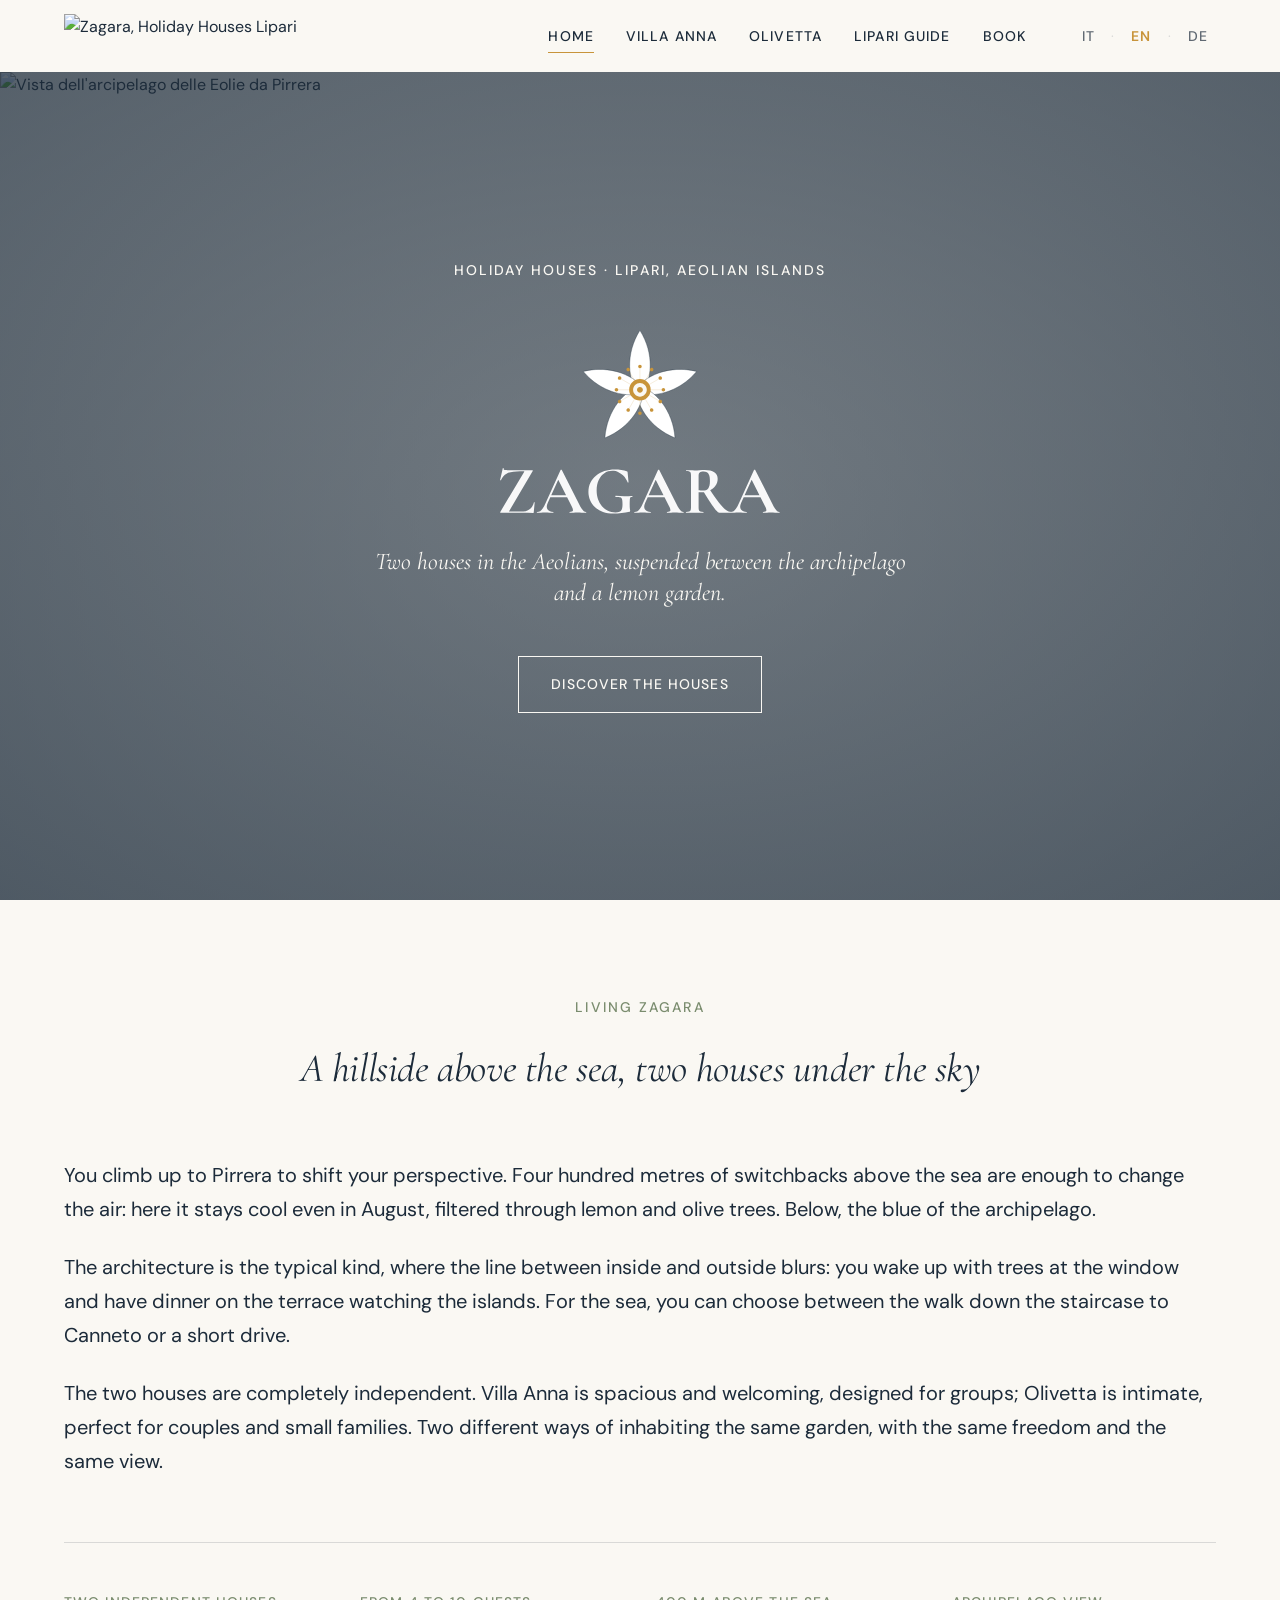
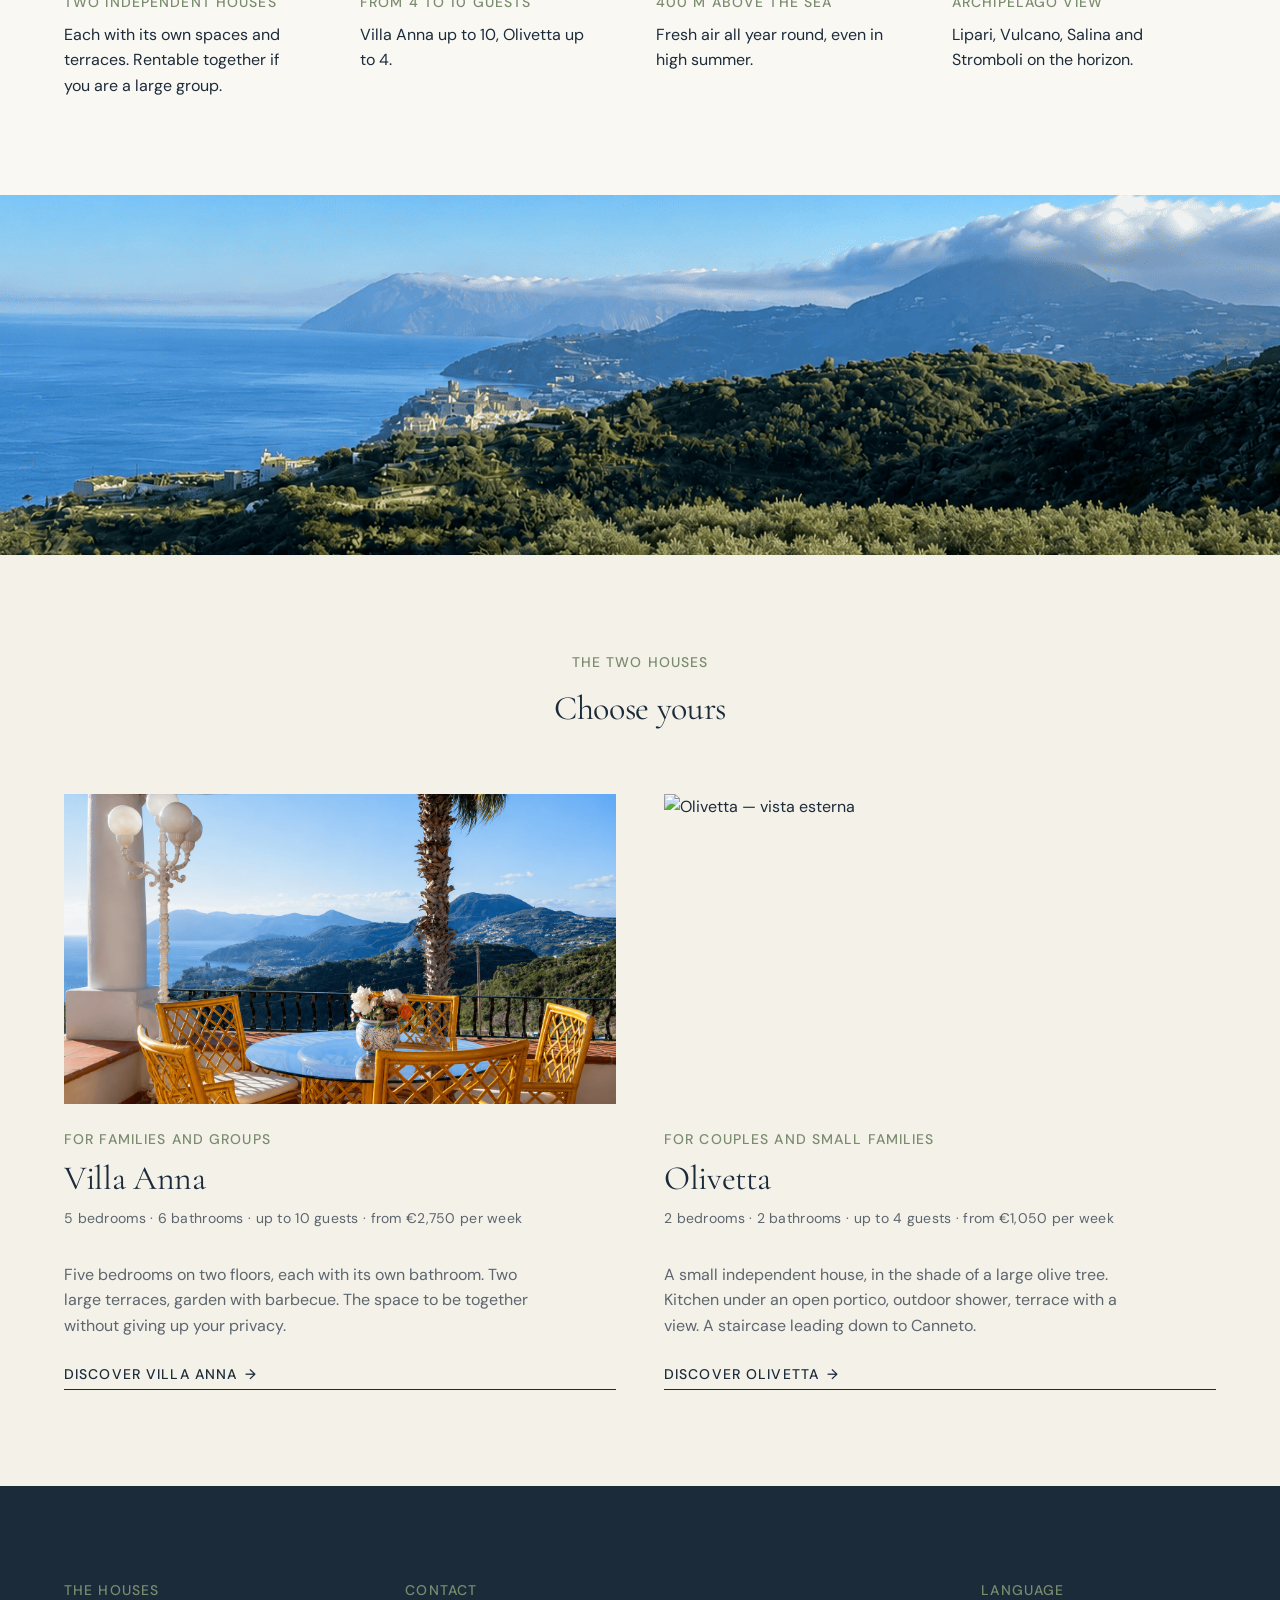
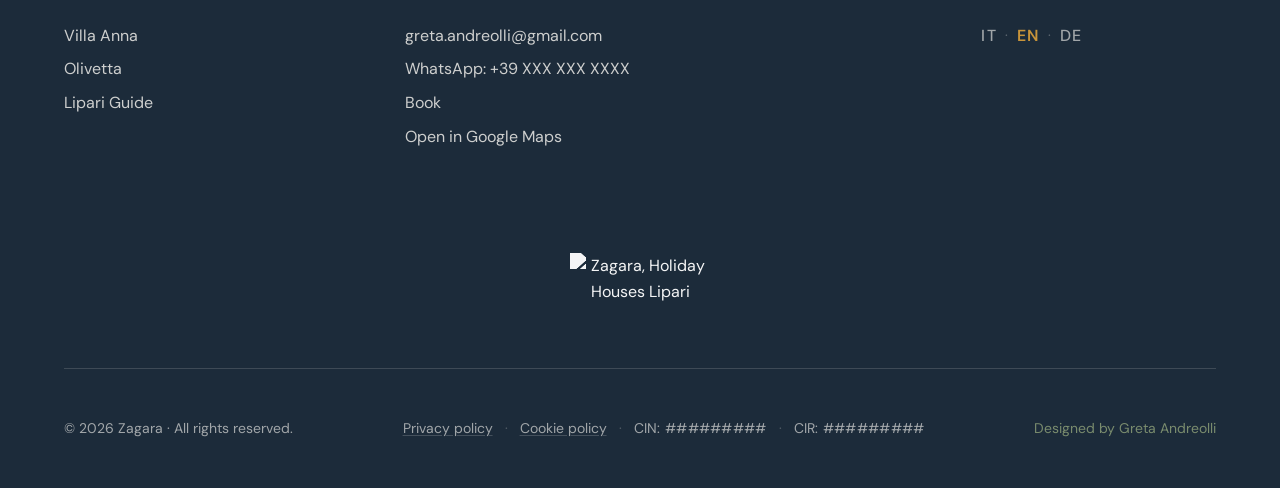
==== commit f4acfdac: "Update index.html" ====
--- a/index.html
+++ b/index.html
@@ -7,7 +7,7 @@
   <meta name="description" content="Due case vacanza a Lipari, sulla strada per Pirrera. Villa Anna per famiglie e gruppi, Olivetta per coppie. Vista sull'arcipelago delle Eolie.">
 
   <!-- Favicon -->
-  <link rel="icon" type="image/svg+xml" href="assets/svg/simbolo-logo.svg">
+  <link rel="icon" type="image/svg+xml" href="svg/simbolo-logo.svg">
 
   <!-- Google Fonts -->
   <link rel="preconnect" href="https://fonts.googleapis.com">
@@ -48,11 +48,11 @@
           </span>
 
           <div class="home-hero__brand fade-in delay-1">
-            <img src="assets/svg/simbolo-logo.svg"
+            <img src="svg/simbolo-logo.svg"
                  alt=""
                  aria-hidden="true"
                  class="home-hero__symbol">
-            <img src="assets/svg/ZAGARA.svg"
+            <img src="svg/ZAGARA.svg"
                  alt="Zagara"
                  data-i18n-alt="header.logoAlt"
                  class="home-hero__logotype">
@@ -142,7 +142,7 @@
          BANNER FOTO (full-bleed, vista da Pirrera)
          ============================================================ -->
     <section class="home-banner fade-in" aria-hidden="true">
-      <img src="assets/png/foto-vista.png"
+      <img src="png/foto-vista.png"
            alt=""
            class="home-banner__img">
     </section>
@@ -164,7 +164,7 @@
           <a href="villa-anna.html" class="property-card fade-in">
             <div class="property-card__media">
               <div class="aspect-hero">
-                <img src="assets/png/anna/foto-villa-anna-copertina.png"
+                <img src="png/anna/foto-villa-anna-copertina.png"
                      alt="Villa Anna — vista esterna"
                      class="property-card__img">
               </div>
@@ -227,4 +227,4 @@
   <script src="js/template.js"></script>
   <script src="js/translation.js"></script>
 </body>
-</html>+</html>
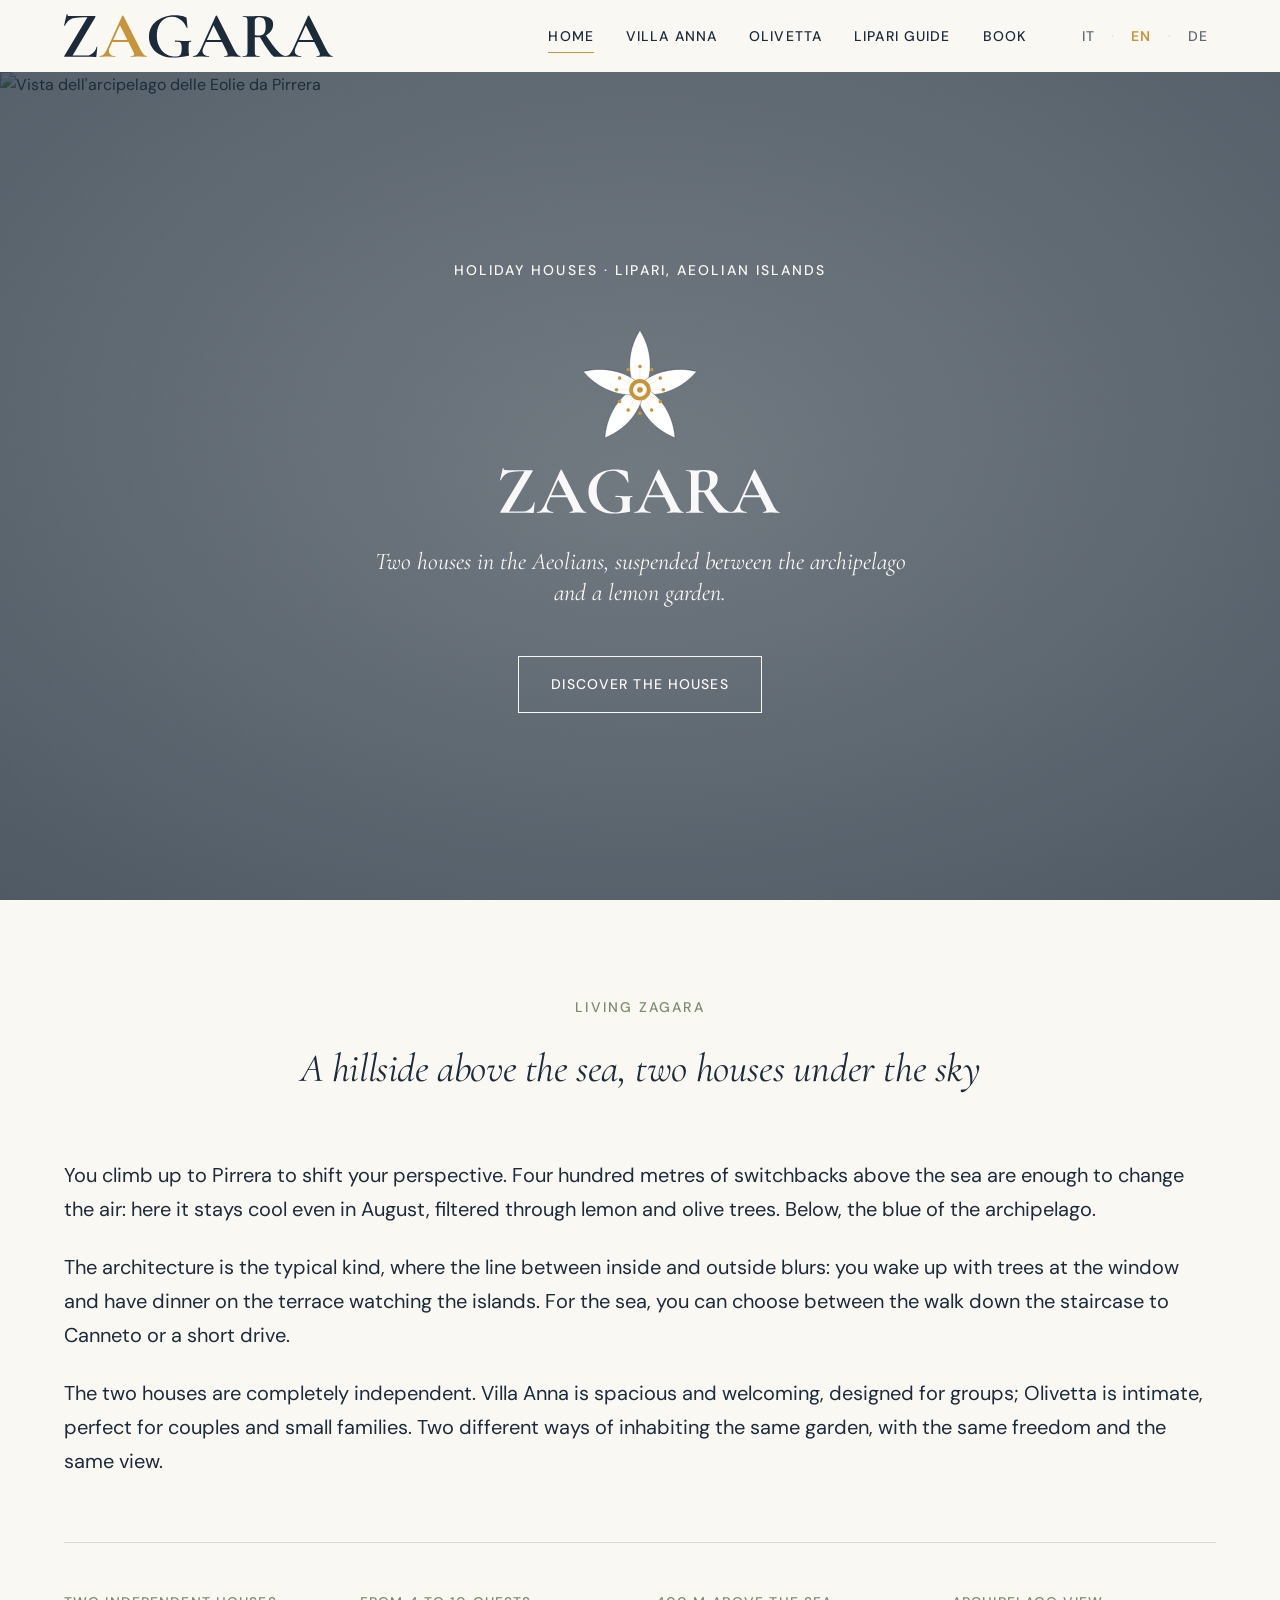
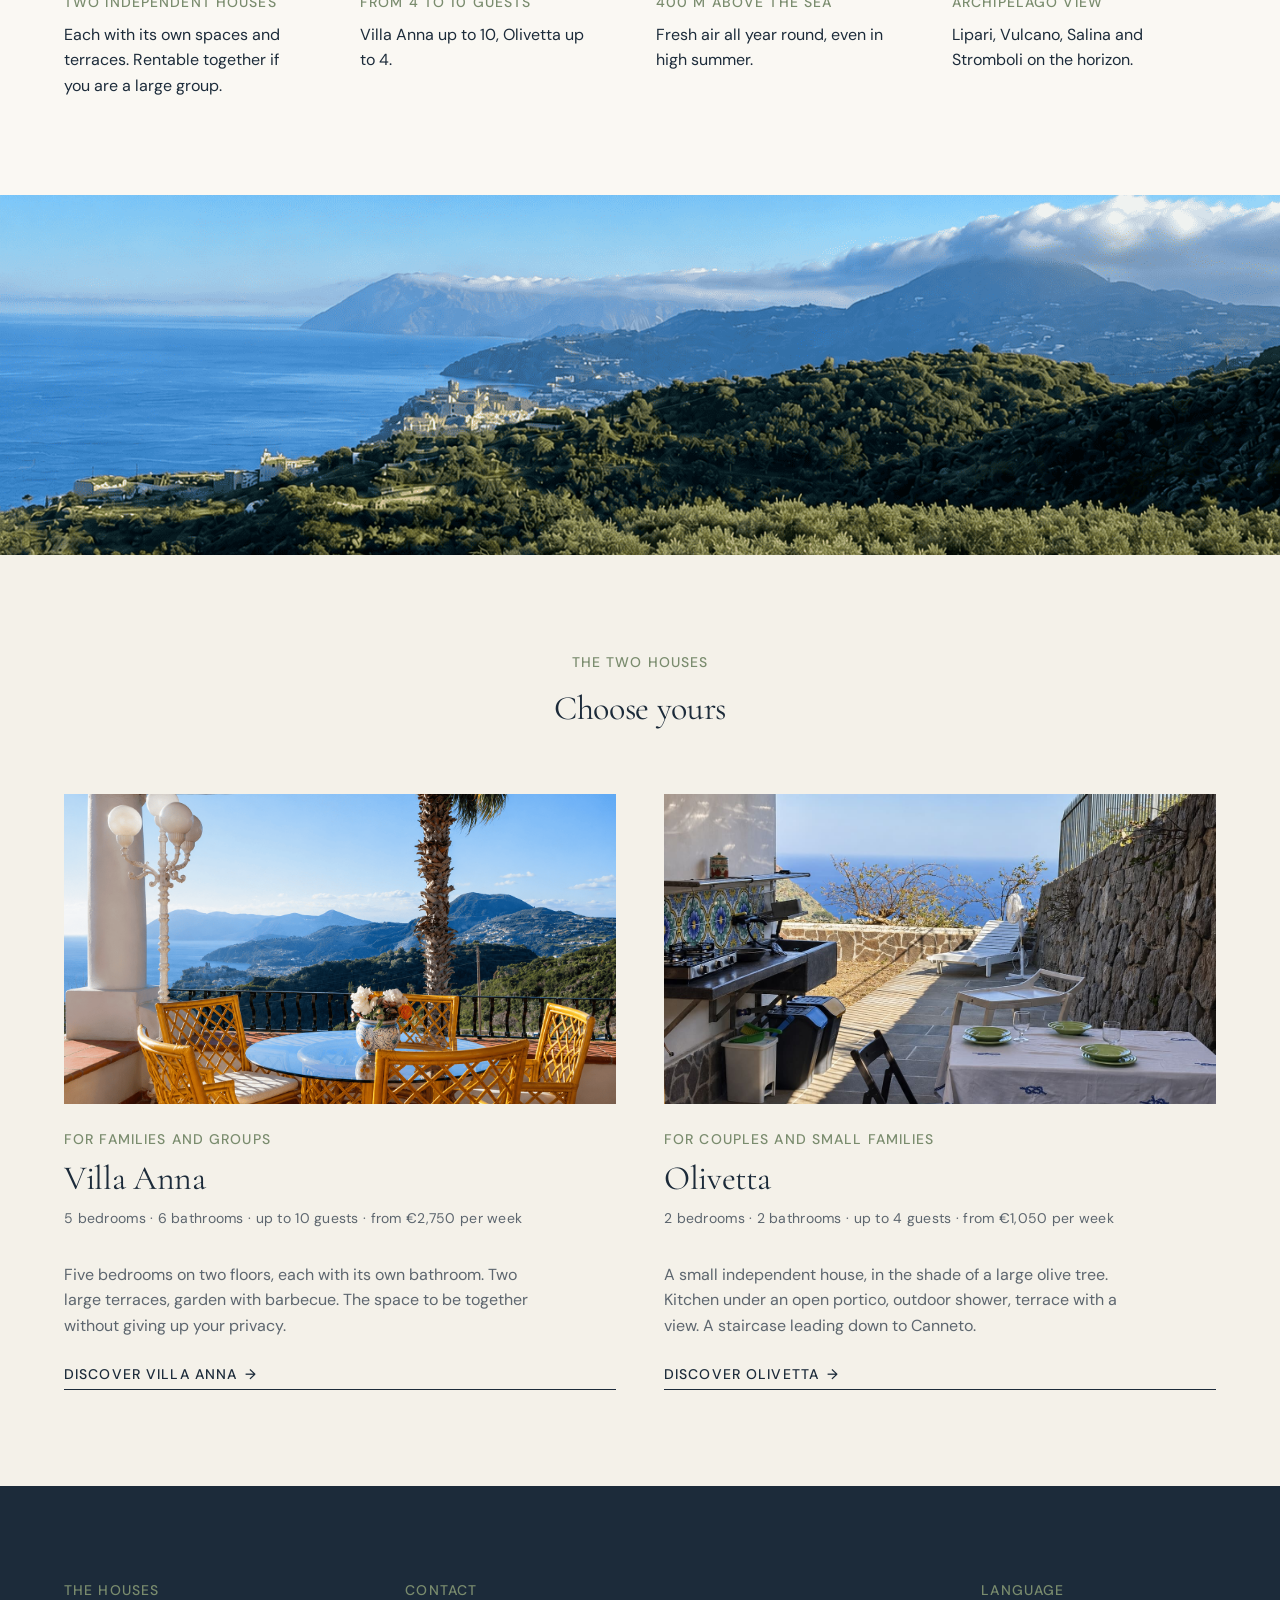
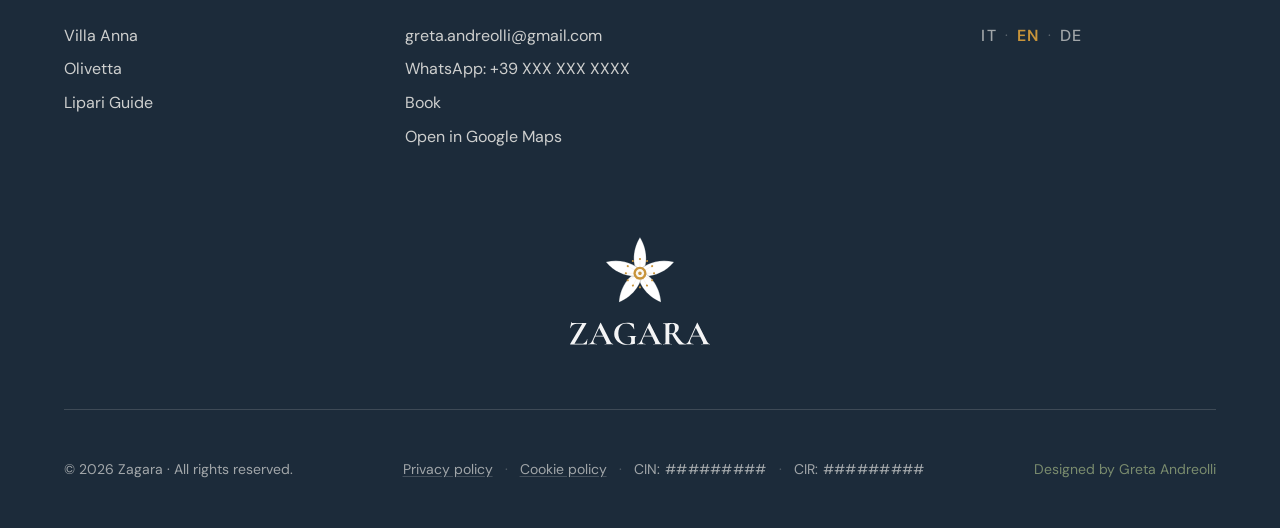
==== commit 8785ccb0: "Update index.html" ====
--- a/index.html
+++ b/index.html
@@ -191,7 +191,7 @@
           <a href="olivetta.html" class="property-card fade-in delay-2">
             <div class="property-card__media">
               <div class="aspect-hero">
-                <img src="assets/jpg/olivetta/foto-olivetta-copertina.jpg"
+                <img src="jpg-olivetta/foto-olivetta-copertina.jpg"
                      alt="Olivetta — vista esterna"
                      class="property-card__img">
               </div>
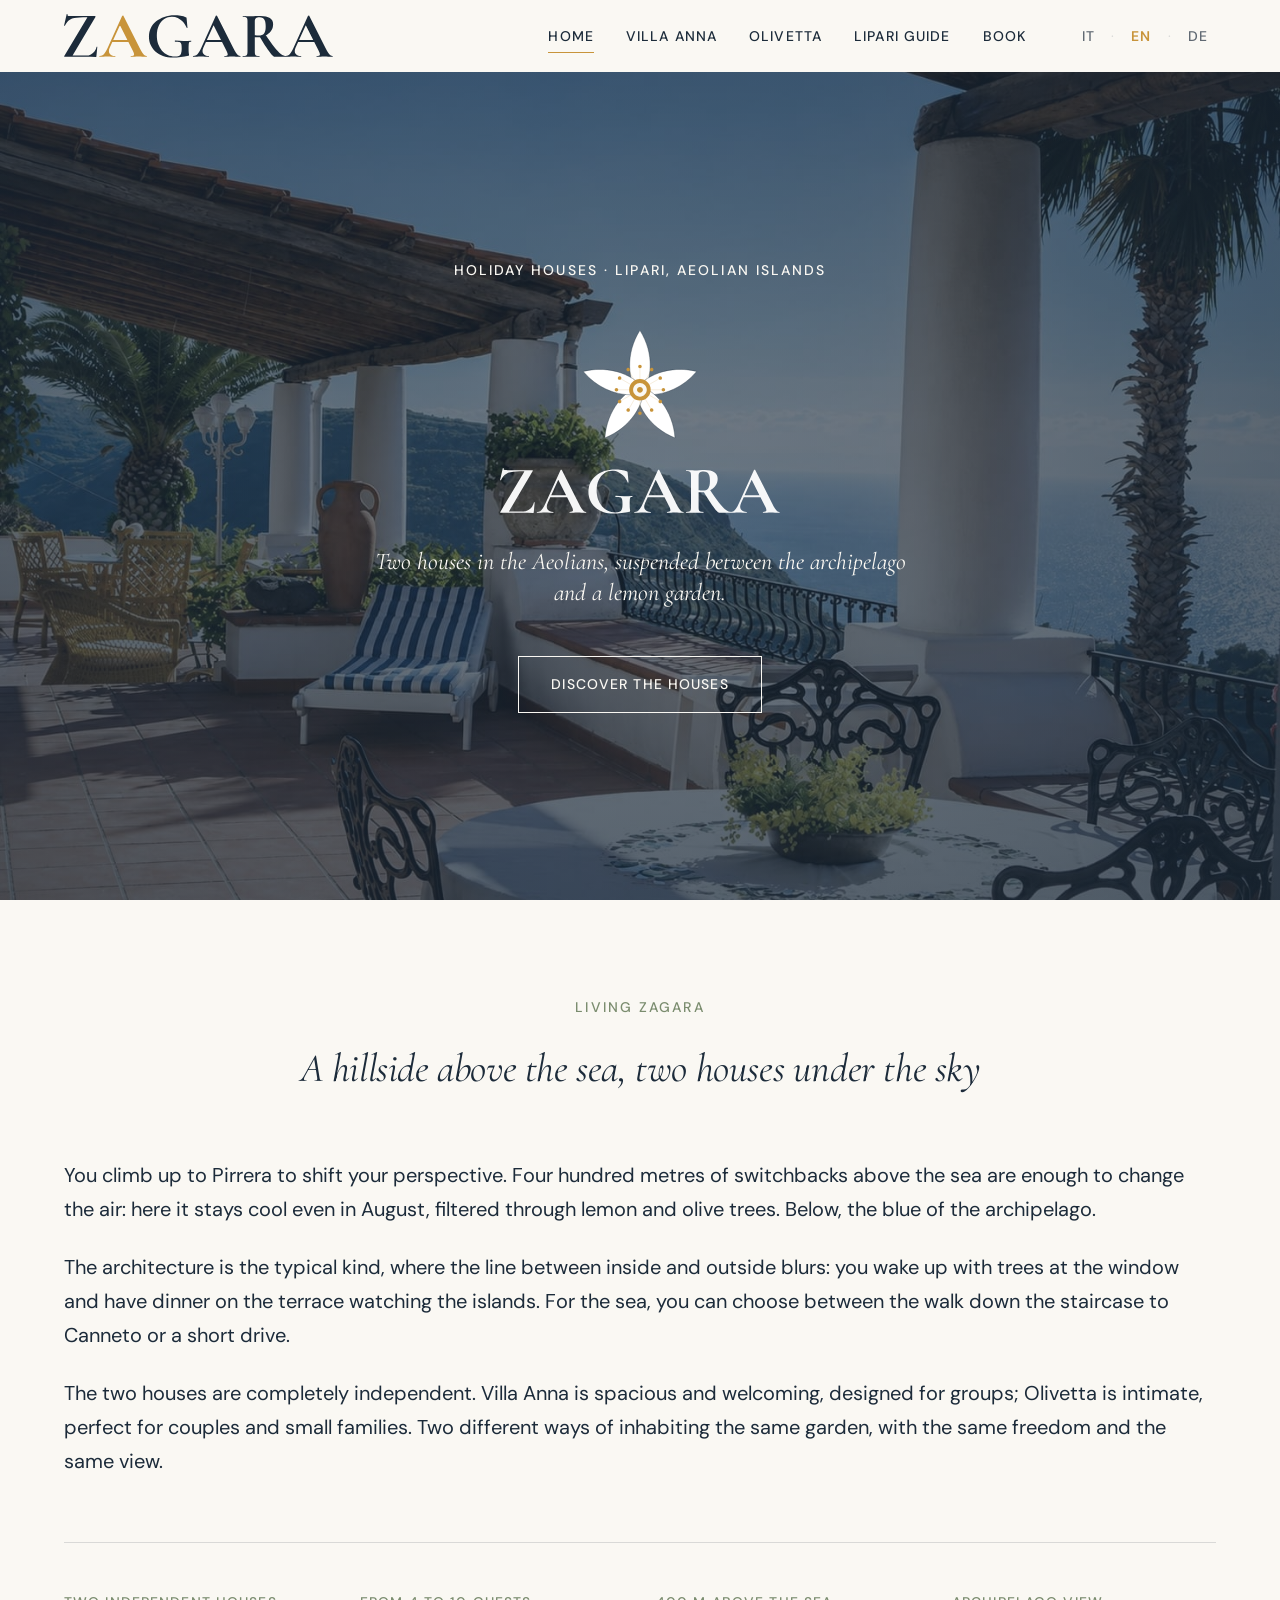
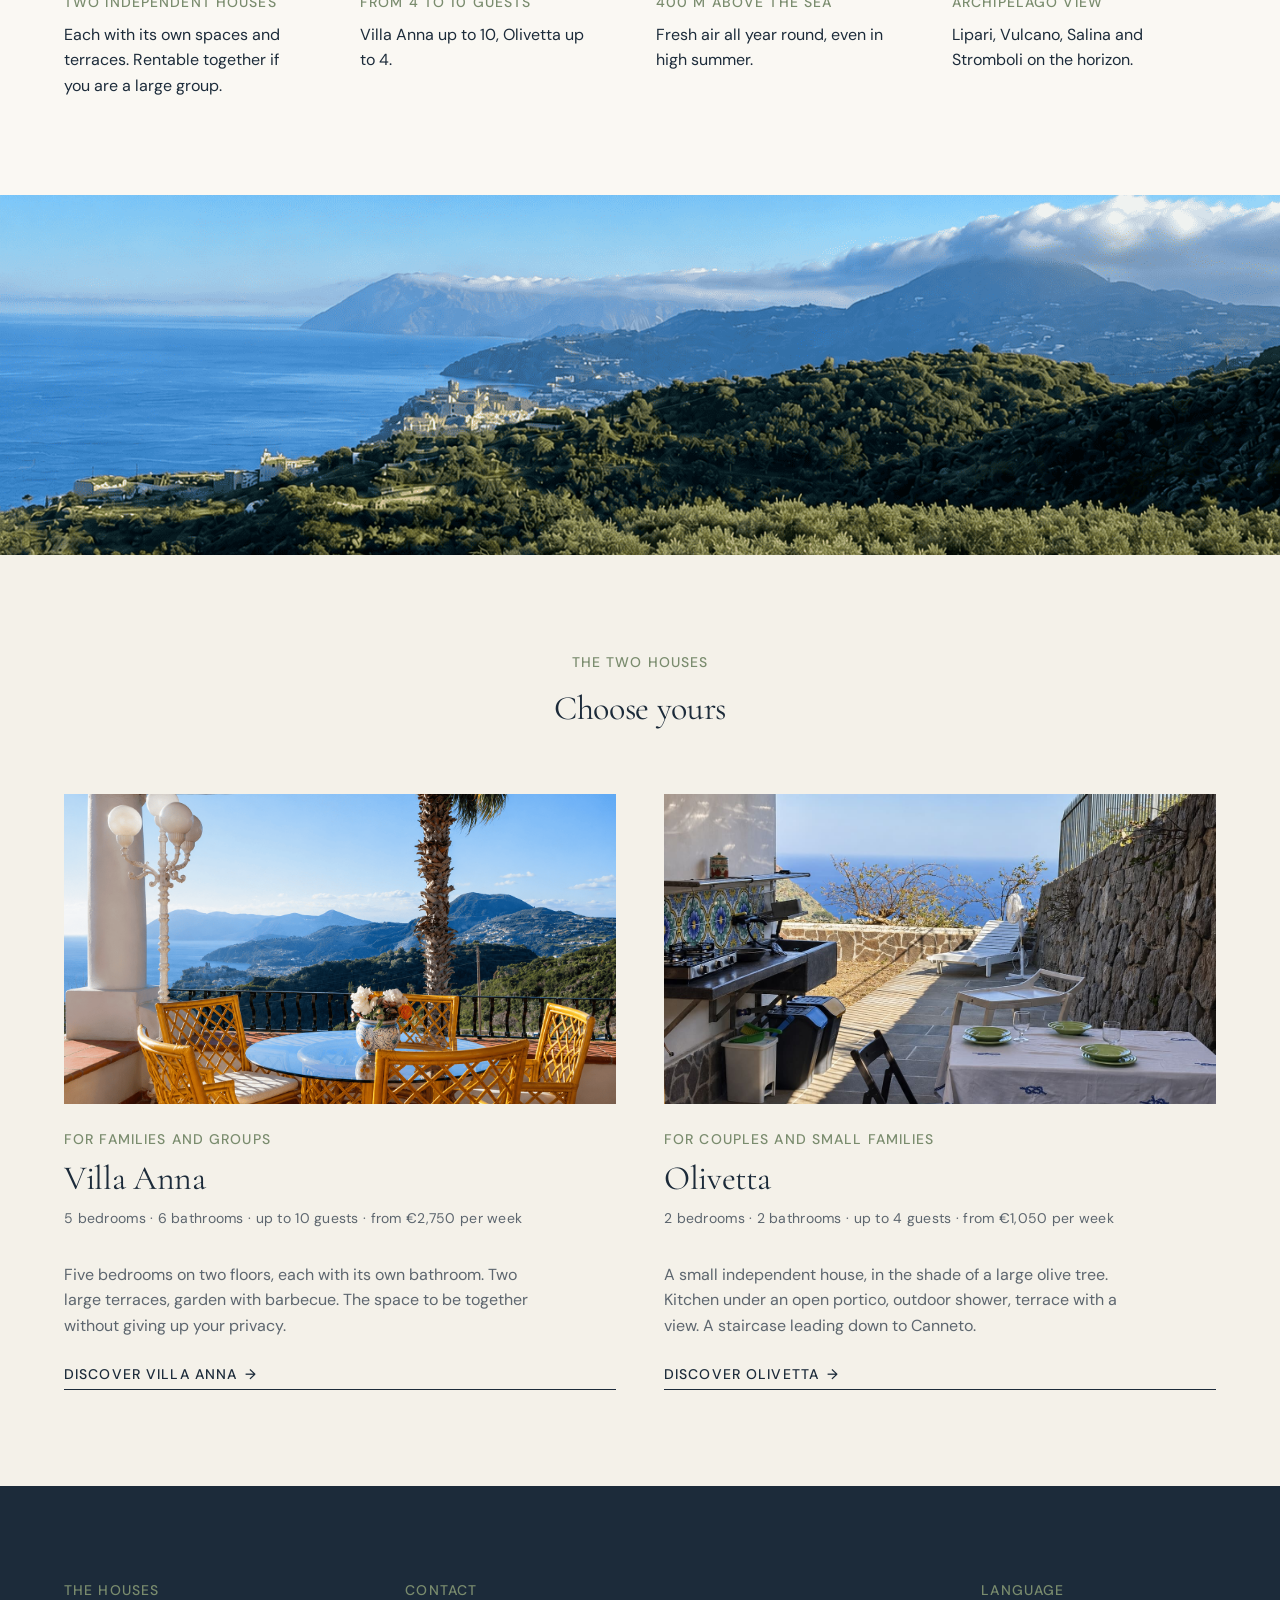
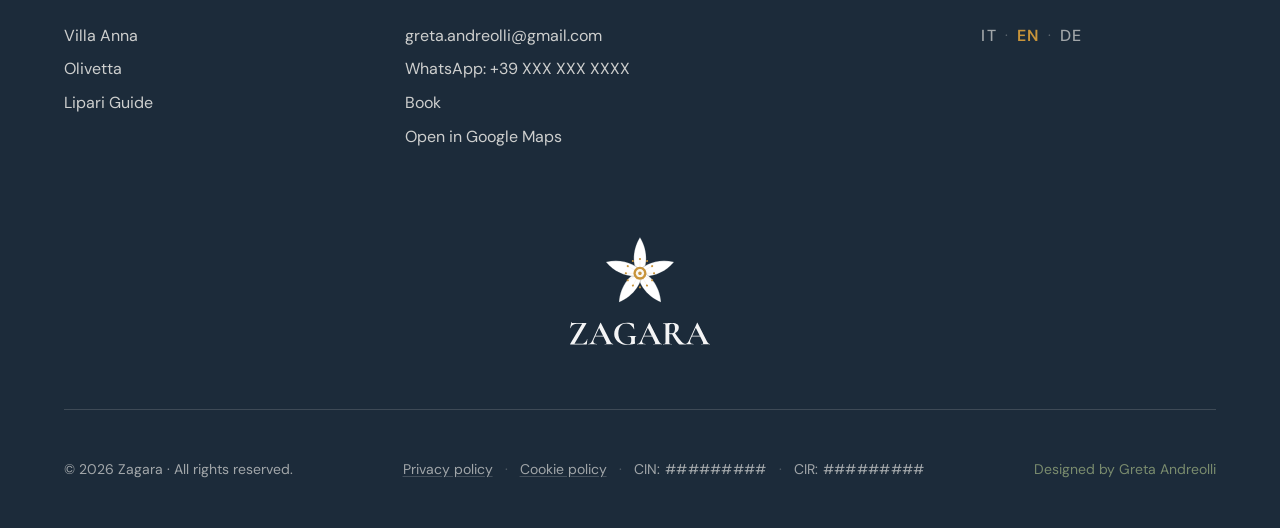
==== commit 35e5e3fb: "Update index.html" ====
--- a/index.html
+++ b/index.html
@@ -35,7 +35,7 @@
          ============================================================ -->
     <section class="home-hero">
       <div class="home-hero__bg">
-        <img src="assets/jpg/anna/foto-hero.jpg"
+        <img src="jpg-anna/foto-hero.jpg"
              alt="Vista dell'arcipelago delle Eolie da Pirrera"
              class="home-hero__img">
       </div>
